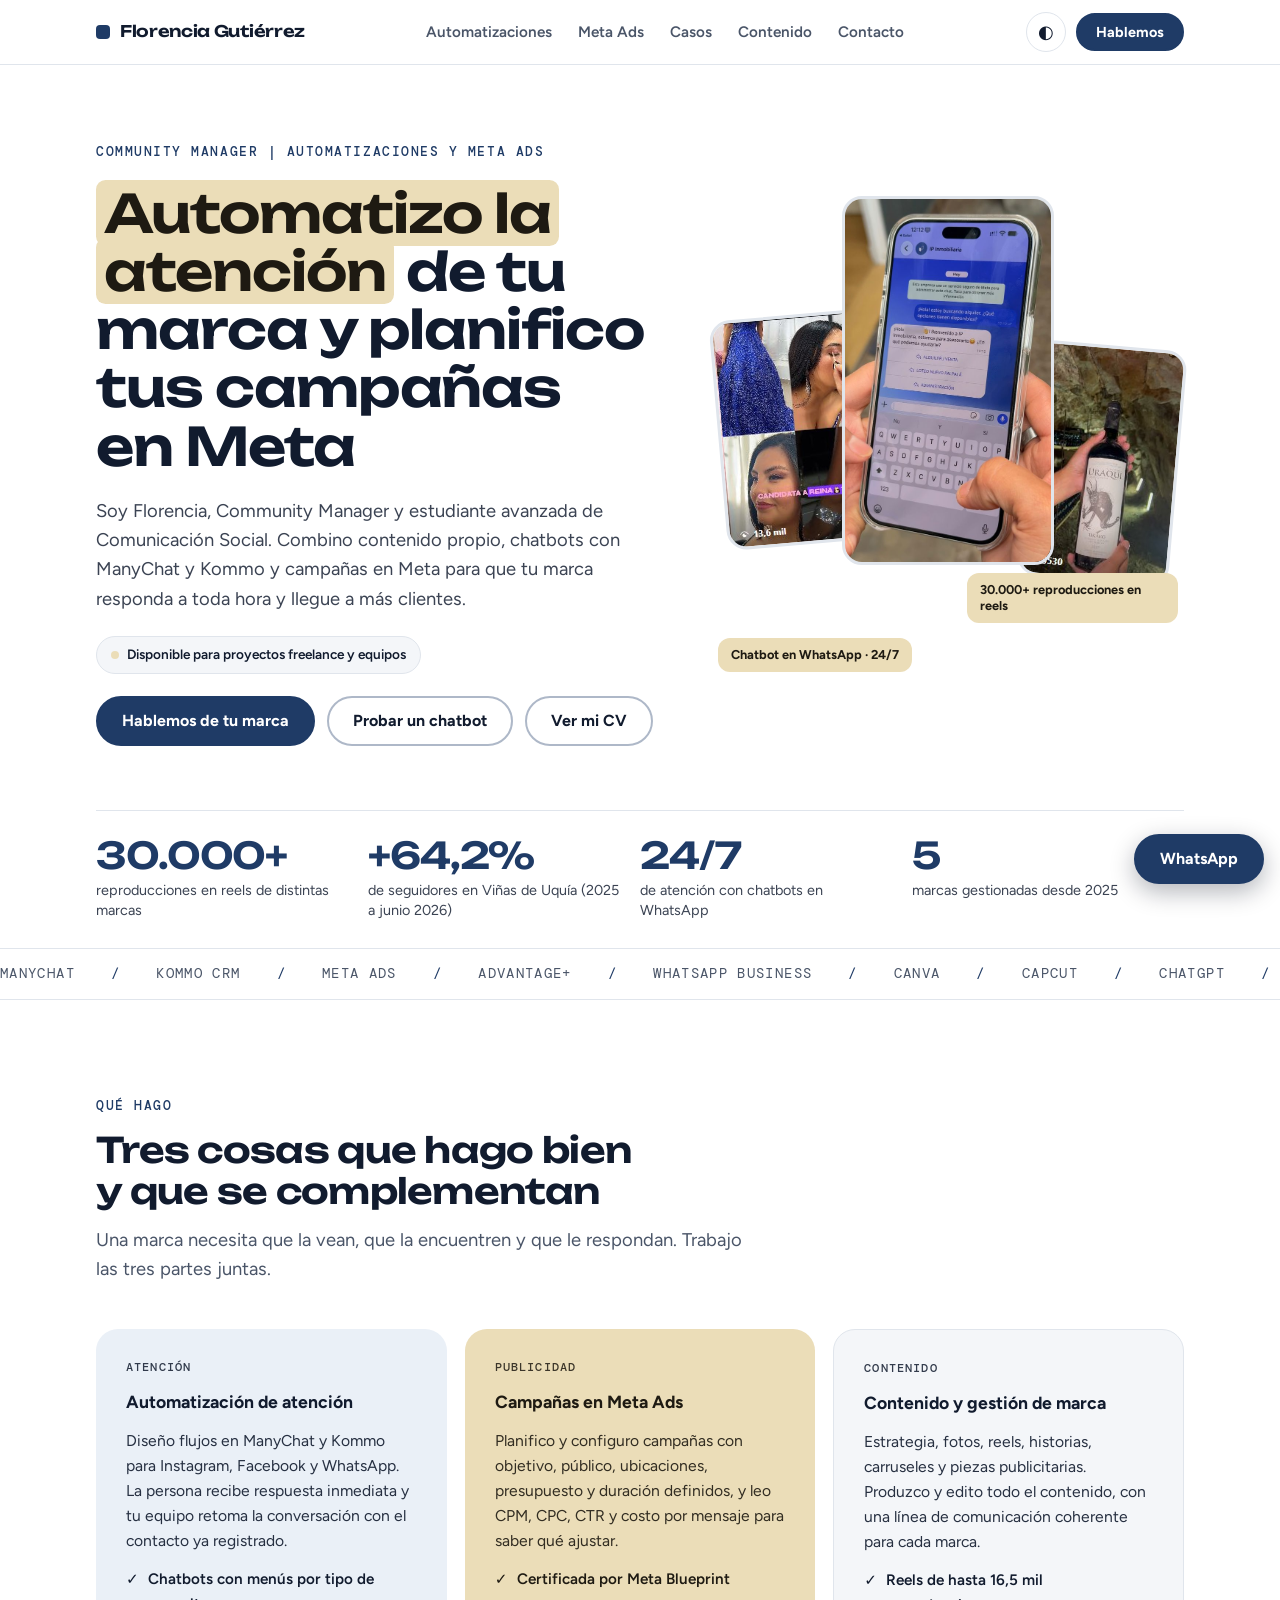
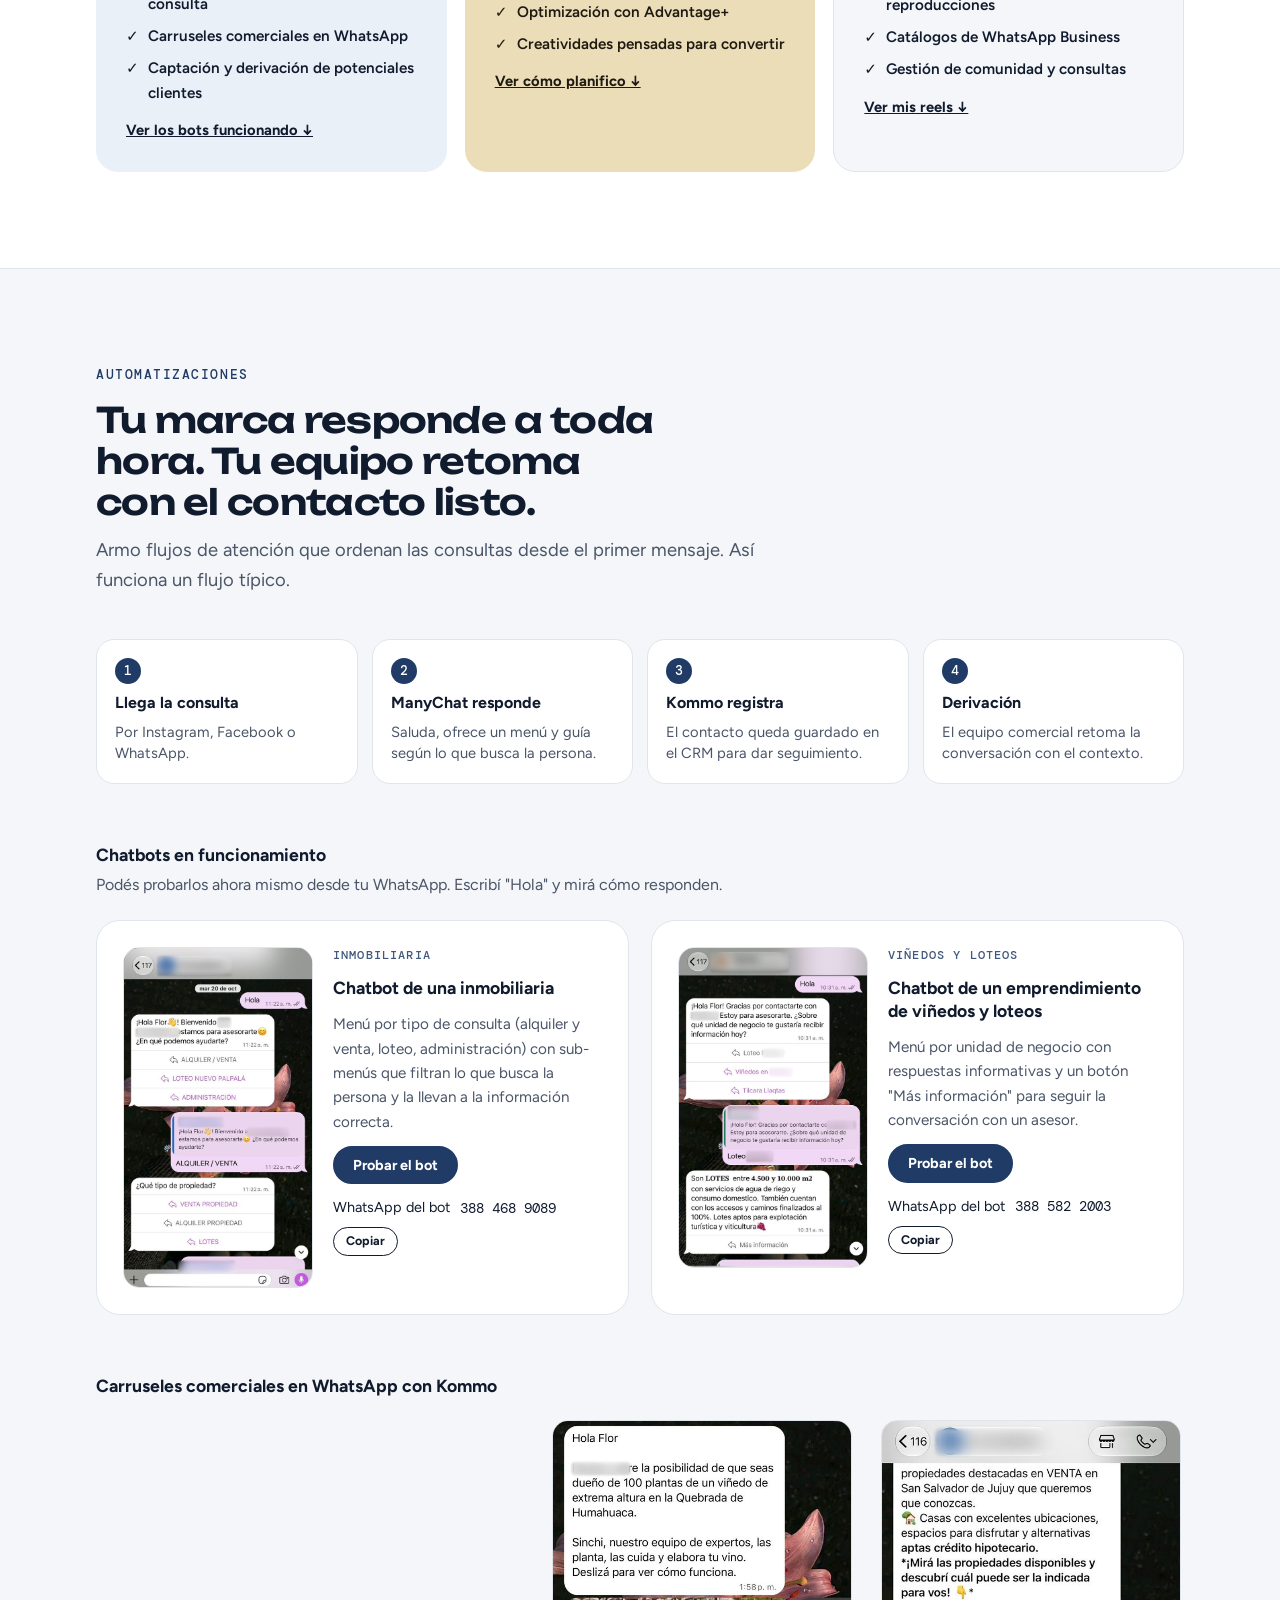
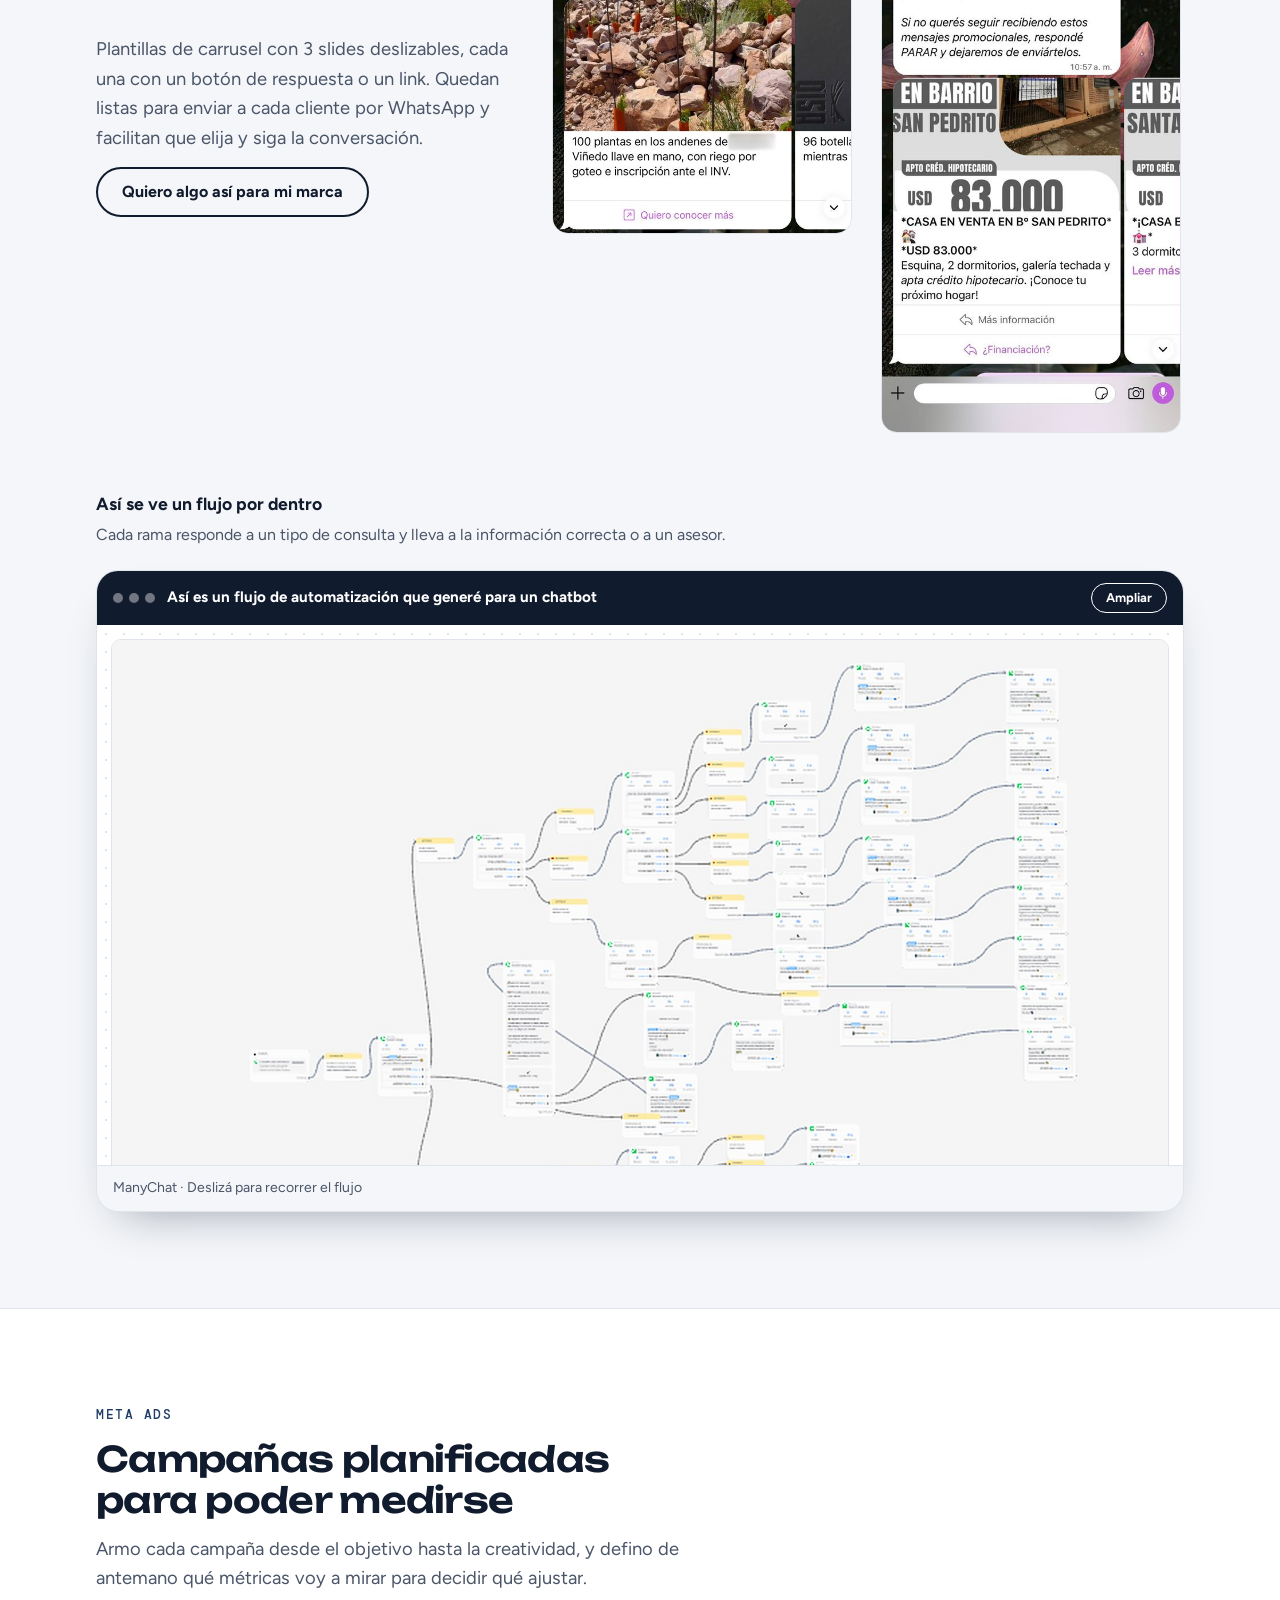
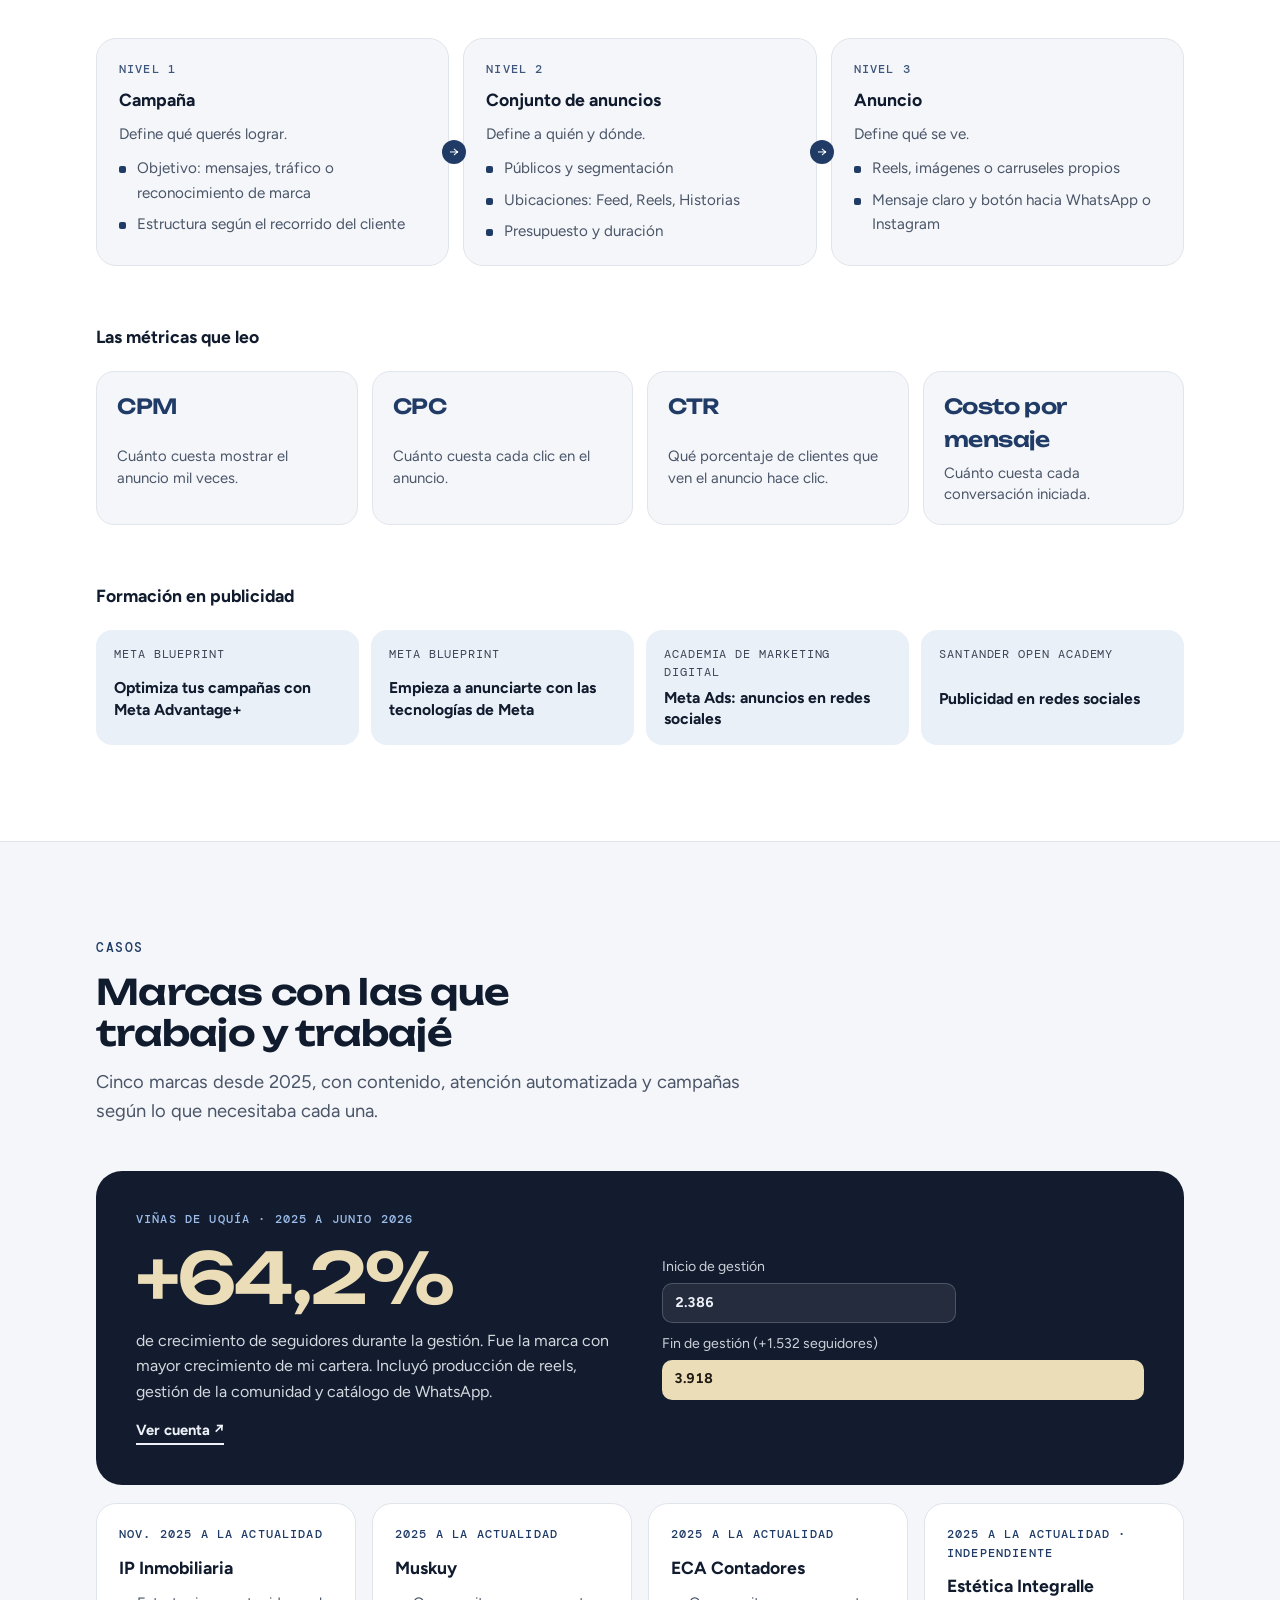
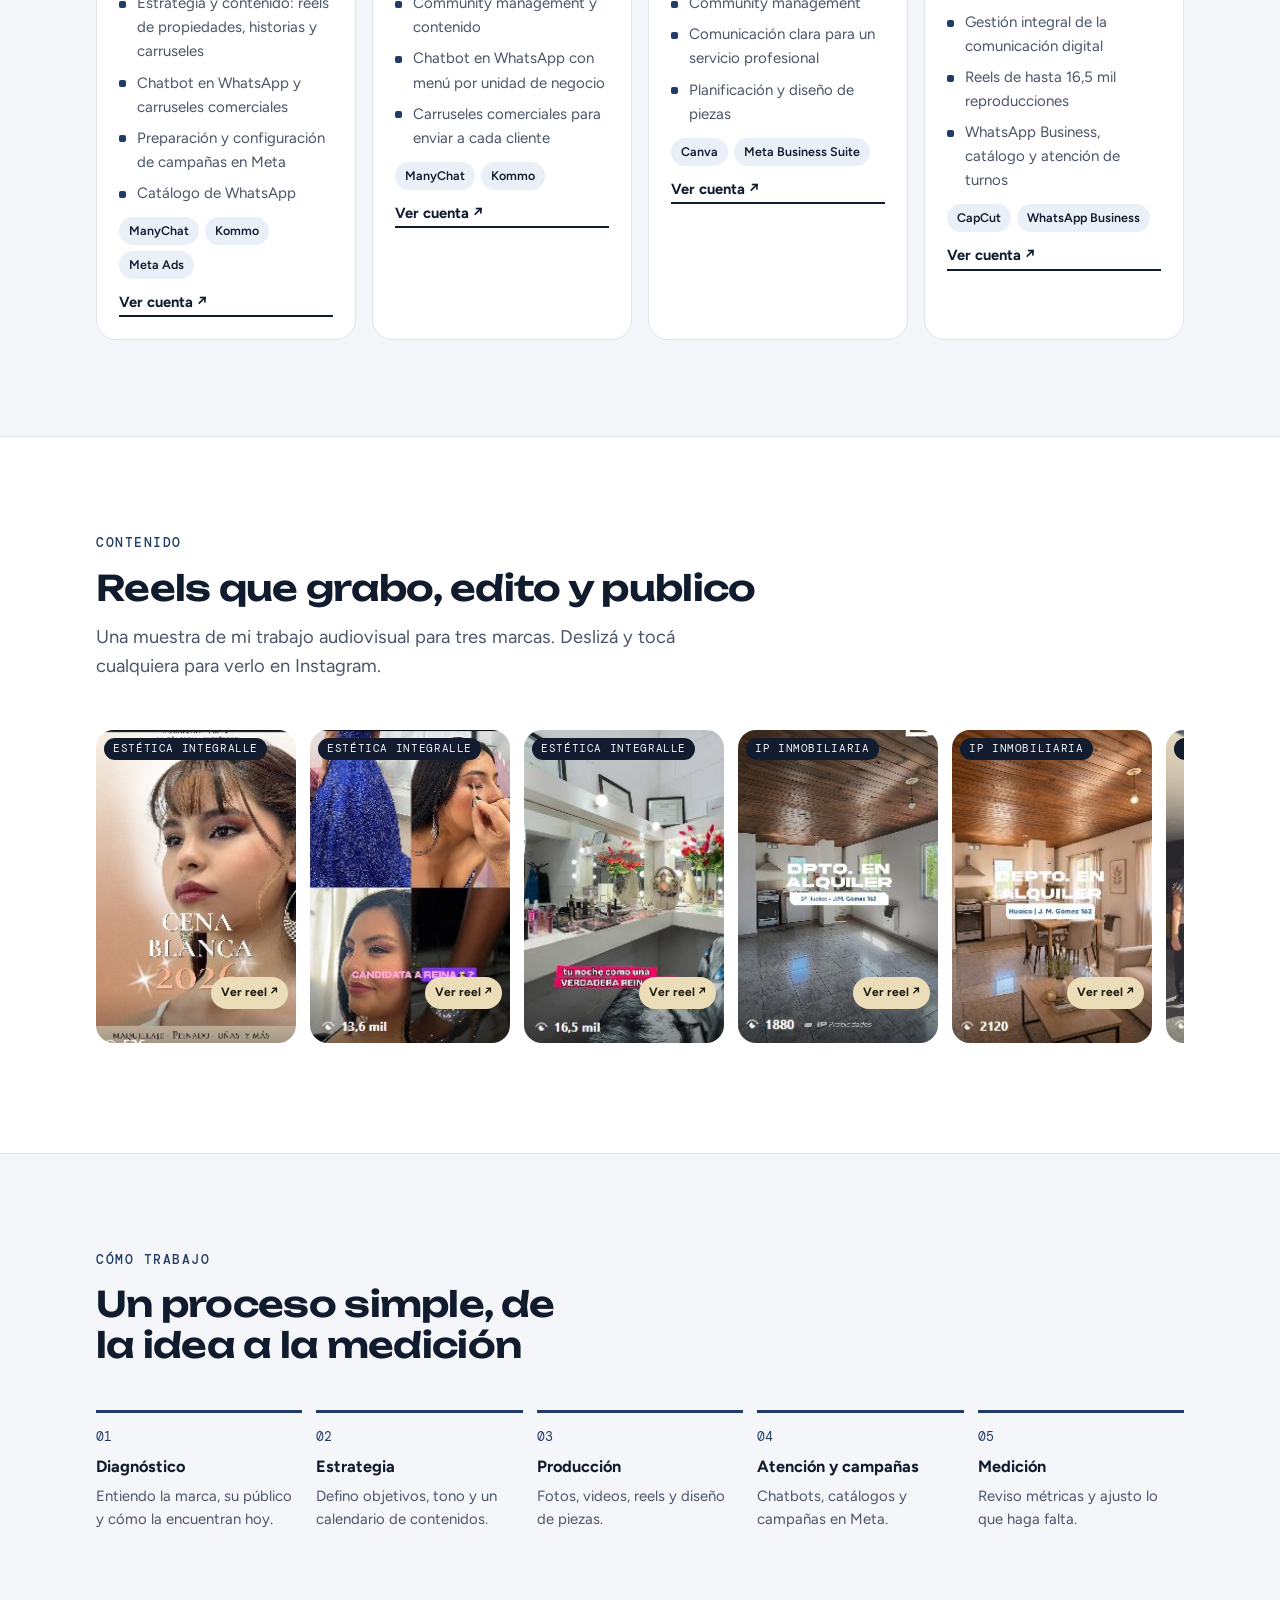
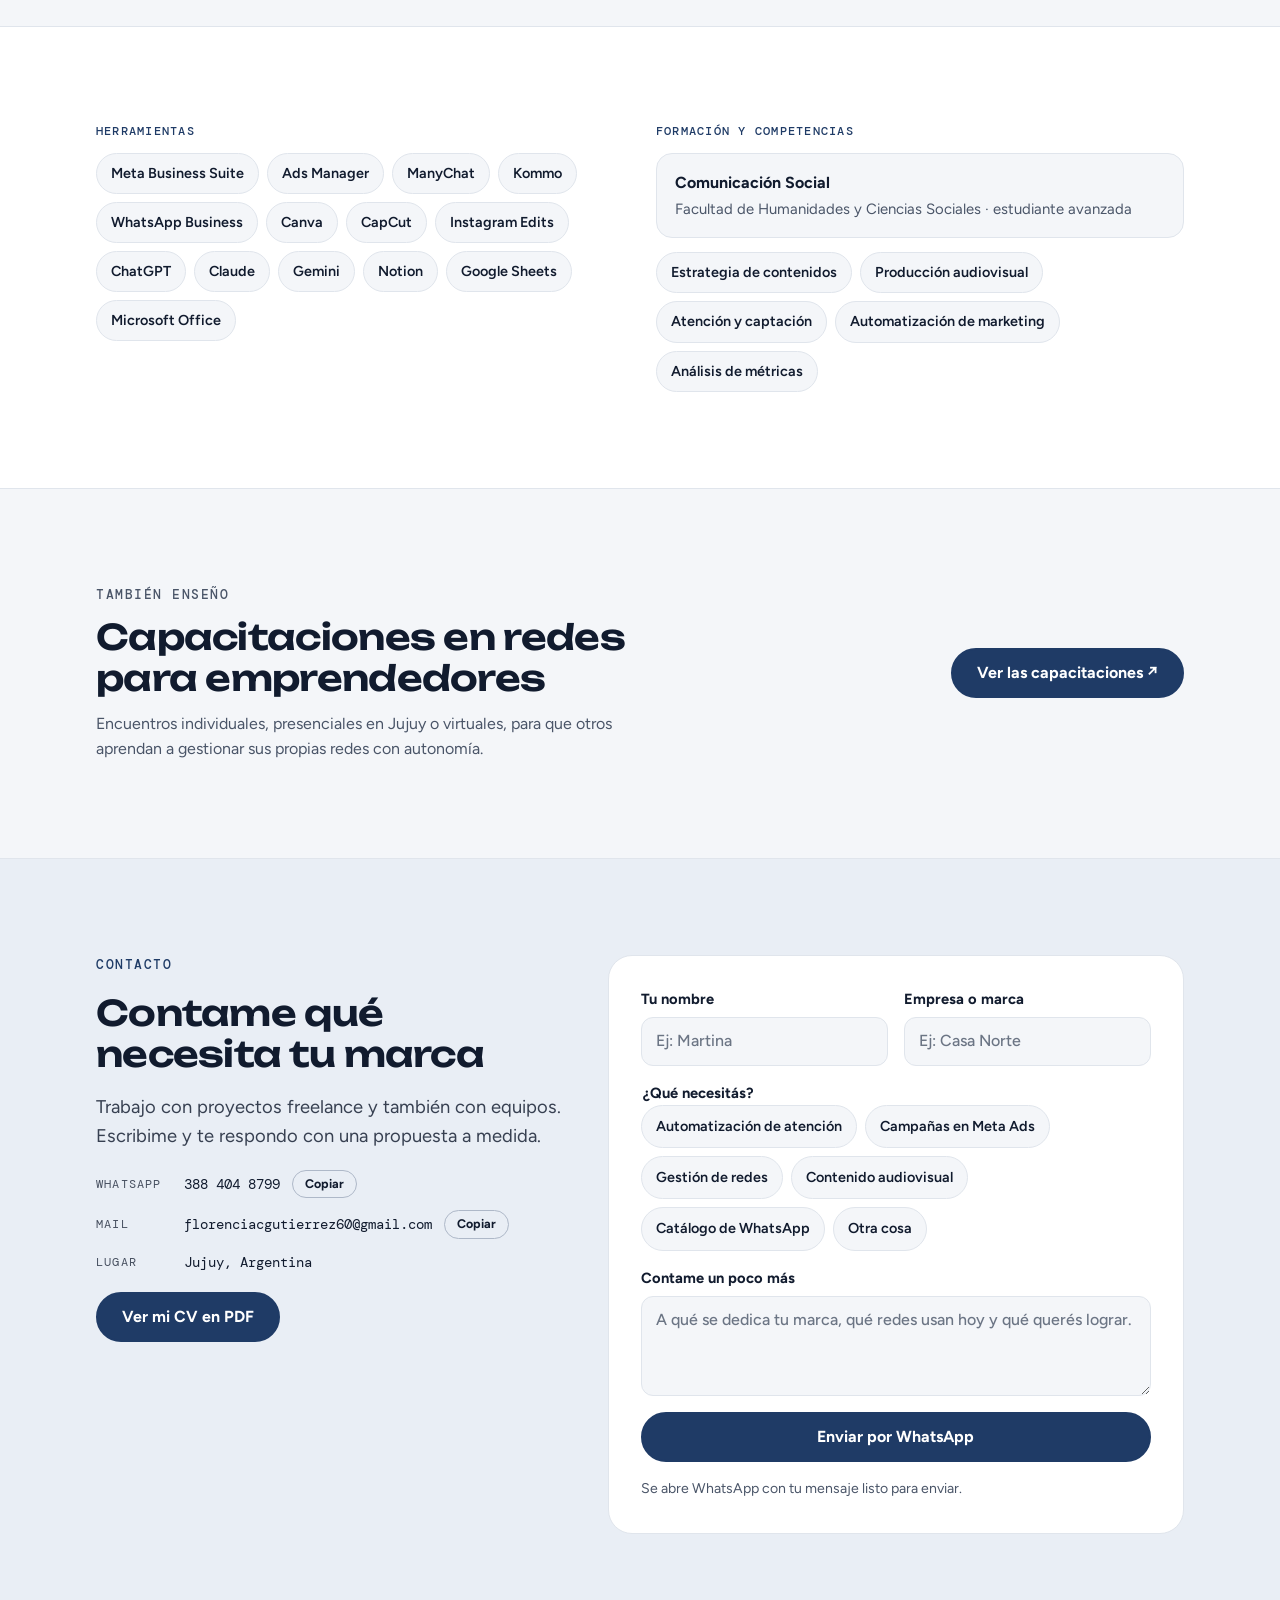
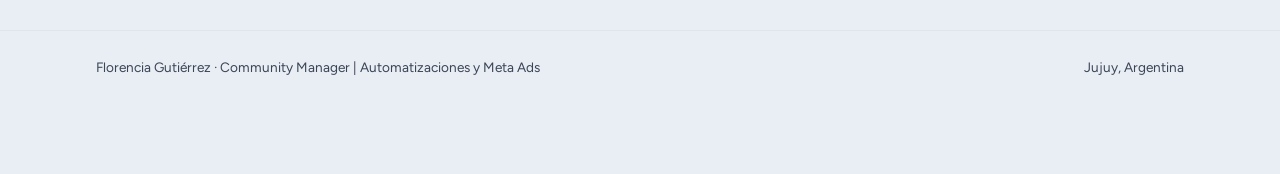
==== index.html @ 2e06d61a "Rename index (3).html to index.html" ====
<!doctype html>
<html lang="es">
<head>
<meta charset="utf-8">
<meta name="viewport" content="width=device-width, initial-scale=1, viewport-fit=cover">
<meta name="description" content="Portfolio de Florencia Gutiérrez, Community Manager especializada en automatizaciones y campañas en Meta Ads.">
<title>Portfolio Florencia Gutiérrez</title>
<link rel="preconnect" href="https://fonts.googleapis.com">
<link rel="preconnect" href="https://fonts.gstatic.com" crossorigin>
<link rel="stylesheet" href="https://fonts.googleapis.com/css2?family=Unbounded:wght@500;600&family=Figtree:wght@400;500;600;700&family=DM+Mono:wght@400;500&display=swap">
<style>
/* Layout concept: sober portfolio. White in day mode, navy at night. Hero with a collage of real work (bot chat + reels), then evidence sections: automations, Meta planning, cases, content. Deep-ink accent, sand for highlights. */
:root {
  --bg: #FFFFFF;
  --surface: #F4F6F9;
  --ink: #111B2E;
  --muted: #4A5568;
  --line: #E0E5EC;
  --accent: #1F3B66;
  --accent-ink: #FFFFFF;
  --soft: #EAF0F7;
  --soft-ink: #111B2E;
  --sand: #EBDDB8;
  --sand-ink: #1E1A12;
  --deep: #131C2E;
  --deep-ink: #EEF2F8;
  --deep-line: rgba(238, 242, 248, .2);
  --deep-soft: rgba(238, 242, 248, .08);
  --deep-accent: #9DBDEB;
  --hb: #FFFFFF;
  --hi: #111B2E;
  --hl: #E0E5EC;
  --hs: #F4F6F9;
  --ha: #1F3B66;
  --hn: #1F3B66;
  --hbd: #AEB8C8;
  --hbtn: #1F3B66;
  --hbtn-ink: #FFFFFF;
  --cb: #E9EEF5;
  --cardbg: #FFFFFF;
  --inputbg: #F4F6F9;
  --f-display: 'Unbounded', 'Arial Black', system-ui, sans-serif;
  --f-body: 'Figtree', system-ui, -apple-system, 'Segoe UI', sans-serif;
  --f-mono: 'DM Mono', ui-monospace, 'SFMono-Regular', Menlo, monospace;
}
@media (prefers-color-scheme: dark) {
  :root:not([data-theme="light"]) {
    --bg: #0B1426; --surface: #101C35; --ink: #EAF0F9; --muted: #9FB0CC; --line: #223253;
    --accent: #8FB4E8; --accent-ink: #0B1426; --soft: #16264A; --soft-ink: #DCE8F8;
    --sand: #D8CBA8; --sand-ink: #1B1710; --deep: #0F1D3A;
    --hb: #0F1D3A; --hi: #EEF2F8; --hl: rgba(238, 242, 248, .2); --hs: rgba(238, 242, 248, .08); --ha: #9DBDEB; --hn: #D8CBA8;
    --hbd: rgba(238, 242, 248, .35); --hbtn: #E8DFCC; --hbtn-ink: #1E1A12;
    --cb: #0F1D3A; --cardbg: #12203D; --inputbg: #0B1426; color-scheme: dark;
  }
}
:root[data-theme="dark"] {
  --bg: #0B1426; --surface: #101C35; --ink: #EAF0F9; --muted: #9FB0CC; --line: #223253;
  --accent: #8FB4E8; --accent-ink: #0B1426; --soft: #16264A; --soft-ink: #DCE8F8;
  --sand: #D8CBA8; --sand-ink: #1B1710; --deep: #0F1D3A;
  --hb: #0F1D3A; --hi: #EEF2F8; --hl: rgba(238, 242, 248, .2); --hs: rgba(238, 242, 248, .08); --ha: #9DBDEB; --hn: #D8CBA8;
  --hbd: rgba(238, 242, 248, .35); --hbtn: #E8DFCC; --hbtn-ink: #1E1A12;
  --cb: #0F1D3A; --cardbg: #12203D; --inputbg: #0B1426; color-scheme: dark;
}

*, *::before, *::after { box-sizing: border-box; }
html { scroll-behavior: smooth; scroll-padding-top: 84px; }
body { background: var(--bg); color: var(--ink); font-family: var(--f-body); font-size: 1rem; line-height: 1.6; -webkit-font-smoothing: antialiased; }
body::before { content: ""; position: fixed; inset: 0 0 auto; height: env(safe-area-inset-top, 0px); z-index: 10; background: var(--bg); }
a { color: inherit; }
h1, h2, h3, p, ul, ol, figure { margin: 0; }
ul, ol { padding: 0; list-style: none; }
img { display: block; max-width: 100%; height: auto; }
:focus-visible { outline: 3px solid var(--accent); outline-offset: 3px; border-radius: 6px; }

.wrap { max-width: 1120px; margin-inline: auto; padding-left: max(16px, env(safe-area-inset-left, 0px)); padding-right: max(16px, env(safe-area-inset-right, 0px)); }
.section { padding-block: clamp(56px, 8vw, 96px); }
.band { background: var(--surface); border-block: 1px solid var(--line); }

.eyebrow { font-family: var(--f-mono); font-size: .8rem; letter-spacing: .12em; text-transform: uppercase; color: var(--accent); font-weight: 500; }
h1, h2 { font-family: var(--f-display); font-weight: 600; letter-spacing: -.02em; text-wrap: balance; overflow-wrap: break-word; }
h1 { font-size: clamp(1.8rem, 5vw, 3.3rem); line-height: 1.1; }
h2 { font-size: clamp(1.4rem, 3.4vw, 2.2rem); line-height: 1.16; }
h3 { font-size: 1.1rem; line-height: 1.3; font-weight: 700; }
.lead { font-size: clamp(1.02rem, 1.5vw, 1.15rem); color: var(--muted); max-width: 60ch; }
.sec-head { display: grid; gap: 14px; margin-bottom: clamp(28px, 4vw, 44px); max-width: 66ch; }
.mark { background: var(--sand); color: var(--sand-ink); padding: 0 .16em; border-radius: .18em; -webkit-box-decoration-break: clone; box-decoration-break: clone; }
.sub-h { display: grid; gap: 6px; margin: clamp(40px, 5vw, 60px) 0 22px; max-width: 66ch; }
.sub-h p { color: var(--muted); }

.btn { display: inline-flex; align-items: center; justify-content: center; gap: 8px; font: 700 1rem/1 var(--f-body); text-decoration: none; cursor: pointer; padding: 15px 24px; border-radius: 999px; border: 2px solid var(--ink); background: transparent; color: var(--ink); transition: transform .15s ease, background .15s ease; }
.btn:hover { transform: translateY(-2px); }
.btn-primary { background: var(--accent); color: var(--accent-ink); border-color: var(--accent); }
.btn-hero { background: var(--hbtn); color: var(--hbtn-ink); border-color: var(--hbtn); }
.btn-line-hero { color: var(--hi); border-color: var(--hbd); }
.btn-line-hero:hover { background: var(--hs); }
.theme-btn { width: 40px; height: 40px; border-radius: 50%; border: 1.5px solid var(--line); background: transparent; color: var(--ink); font-size: 1.15rem; line-height: 1; cursor: pointer; display: grid; place-items: center; }
.theme-btn:hover { background: var(--surface); }
.head-actions { display: flex; align-items: center; gap: 10px; }
.btn-sm { padding: 10px 18px; font-size: .9rem; }

/* header */
.site-head { position: sticky; top: env(safe-area-inset-top, 0px); z-index: 20; background: var(--bg); border-bottom: 1px solid var(--line); }
.head-in { display: flex; align-items: center; justify-content: space-between; gap: 16px; padding-block: 12px; }
.brand { display: inline-flex; align-items: center; gap: 10px; white-space: nowrap; font-family: var(--f-display); font-weight: 600; font-size: clamp(.78rem, 3.5vw, 1rem); text-decoration: none; letter-spacing: -.02em; }
.brand::before { content: ""; width: 14px; height: 14px; border-radius: 4px; background: var(--accent); }
.nav { display: none; gap: 26px; font-size: .95rem; font-weight: 600; }
.nav a { text-decoration: none; color: var(--muted); }
.nav a:hover { color: var(--ink); }
@media (min-width: 860px) { .nav { display: flex; } }

/* hero */
.hero { background: var(--hb); color: var(--hi); overflow-x: clip; padding-block: clamp(40px, 6vw, 80px) 0; border-bottom: 1px solid var(--hl); }
.hero .eyebrow { color: var(--ha); }
.hero .lead { color: var(--hi); opacity: .82; }
.hero-grid { display: grid; gap: 40px; grid-template-columns: minmax(0, 1.1fr) minmax(0, .9fr); align-items: center; }
@media (max-width: 900px) { .hero-grid { grid-template-columns: minmax(0, 1fr); } }
.hero-copy { display: grid; gap: 22px; justify-items: start; }
.avail { display: inline-flex; align-items: center; gap: 8px; font-size: .85rem; font-weight: 600; padding: 7px 14px; border-radius: 999px; border: 1px solid var(--hl); background: var(--hs); }
.avail::before { content: ""; width: 8px; height: 8px; border-radius: 50%; background: var(--sand); }
.cta-row { display: flex; flex-wrap: wrap; gap: 12px; }
.collage { position: relative; width: min(100%, 460px); aspect-ratio: 1 / 1.08; justify-self: center; }
.collage img { position: absolute; border-radius: 20px; border: 3px solid var(--hl); background: var(--hs); object-fit: cover; }
.c-phone { width: 46%; left: 27%; top: 0; z-index: 2; }
.c-l { width: 33%; left: 0; top: 24%; transform: rotate(-5deg); }
.c-r { width: 33%; right: 0; top: 30%; transform: rotate(5deg); }
.chip-float { position: absolute; z-index: 3; background: var(--sand); color: var(--sand-ink); font-size: .8rem; font-weight: 700; line-height: 1.25; padding: 9px 13px; border-radius: 12px; max-width: 46%; }
.chip-float.a { left: 0; bottom: 4%; }
.chip-float.b { right: 0; bottom: 14%; }
.stats { margin-top: clamp(40px, 6vw, 64px); border-top: 1px solid var(--hl); display: grid; grid-template-columns: repeat(4, minmax(0, 1fr)); }
@media (max-width: 760px) { .stats { grid-template-columns: repeat(2, minmax(0, 1fr)); } }
.stat { padding: 24px 18px 28px 0; display: grid; gap: 4px; align-content: start; }
.stat b { font-family: var(--f-display); font-weight: 600; font-size: clamp(1.6rem, 3.4vw, 2.3rem); letter-spacing: -.03em; color: var(--hn); line-height: 1.1; }
.stat span { font-size: .9rem; opacity: .82; line-height: 1.4; }

/* ticker */
.ticker { overflow: hidden; background: var(--bg); border-bottom: 1px solid var(--line); }
.ticker-track { display: flex; width: max-content; animation: tick 50s linear infinite; }
.grp { display: flex; gap: 36px; padding: 14px 36px 14px 0; font-family: var(--f-mono); font-size: .85rem; text-transform: uppercase; letter-spacing: .1em; white-space: nowrap; color: var(--muted); }
.grp span::after { content: "/"; margin-left: 36px; color: var(--accent); }
@keyframes tick { to { transform: translateX(-50%); } }

/* pillars */
.pillars { display: grid; gap: 18px; grid-template-columns: repeat(auto-fit, minmax(min(100%, 300px), 1fr)); }
.pillar { border-radius: 22px; padding: clamp(22px, 3vw, 30px); display: grid; gap: 14px; align-content: start; min-width: 0; }
.pillar p { font-size: .98rem; opacity: .9; }
.pillar ul { display: grid; gap: 8px; font-size: .95rem; font-weight: 600; }
.pillar li { padding-left: 22px; position: relative; }
.pillar li::before { content: "✓"; position: absolute; left: 0; font-weight: 700; }
.pillar .more { font-weight: 700; font-size: .92rem; }
.p1 { background: var(--soft); color: var(--soft-ink); }
.p2 { background: var(--sand); color: var(--sand-ink); }
.p3 { background: var(--surface); border: 1.5px solid var(--line); }
.tag { font-family: var(--f-mono); font-size: .72rem; text-transform: uppercase; letter-spacing: .1em; font-weight: 500; opacity: .85; }

/* flow */
.flow { display: grid; gap: 14px; grid-template-columns: repeat(4, minmax(0, 1fr)); counter-reset: s; }
@media (max-width: 900px) { .flow { grid-template-columns: repeat(2, minmax(0, 1fr)); } }
@media (max-width: 520px) { .flow { grid-template-columns: minmax(0, 1fr); } }
.flow li { background: var(--bg); border: 1.5px solid var(--line); border-radius: 18px; padding: 18px; display: grid; gap: 6px; align-content: start; position: relative; counter-increment: s; }
.flow li::before { content: counter(s); font-family: var(--f-mono); font-size: .8rem; width: 26px; height: 26px; border-radius: 50%; background: var(--accent); color: var(--accent-ink); display: grid; place-items: center; font-weight: 500; }
.flow b { font-size: 1rem; }
.flow span { color: var(--muted); font-size: .92rem; line-height: 1.45; }

.bots { display: grid; gap: 22px; grid-template-columns: repeat(auto-fit, minmax(min(100%, 420px), 1fr)); }
.bot { background: var(--bg); border: 1.5px solid var(--line); border-radius: 24px; padding: clamp(18px, 2.5vw, 26px); display: grid; gap: 20px; grid-template-columns: minmax(0, 190px) minmax(0, 1fr); align-items: start; }
@media (max-width: 520px) { .bot { grid-template-columns: minmax(0, 1fr); } .bot figure { max-width: 240px; } }
.shot { border-radius: 16px; border: 1.5px solid var(--line); width: 100%; }
.bot-copy { display: grid; gap: 12px; justify-items: start; min-width: 0; }
.bot-copy p { color: var(--muted); font-size: .95rem; }
.num { display: flex; flex-wrap: wrap; align-items: center; gap: 8px 10px; font-size: .9rem; }
.num code { font-family: var(--f-mono); font-size: .88rem; }
.copy { font: 700 .78rem/1 var(--f-body); padding: 7px 12px; border-radius: 999px; border: 1.5px solid var(--ink); background: transparent; color: var(--ink); cursor: pointer; }
.pair { display: grid; gap: 22px; grid-template-columns: repeat(auto-fit, minmax(min(100%, 300px), 1fr)); align-items: start; }
.pair figure { display: grid; gap: 12px; justify-items: center; }
.pair .shot { max-width: 300px; }
.note { color: var(--muted); font-size: .95rem; max-width: 56ch; }
.kommo { display: grid; gap: 28px; grid-template-columns: minmax(0, .8fr) minmax(0, 1.2fr); align-items: center; }
@media (max-width: 860px) { .kommo { grid-template-columns: minmax(0, 1fr); } }
.kommo-copy { display: grid; gap: 14px; justify-items: start; }
.scroll-x { overflow-x: auto; border: 1.5px solid var(--line); border-radius: 18px; background: var(--surface); }
.scroll-x img { min-width: 600px; width: 100%; }

/* meta */
.struct { display: grid; gap: 14px; grid-template-columns: repeat(3, minmax(0, 1fr)); }
@media (max-width: 820px) { .struct { grid-template-columns: minmax(0, 1fr); } }
.lvl { background: var(--surface); border: 1.5px solid var(--line); border-radius: 20px; padding: 22px; display: grid; gap: 10px; align-content: start; position: relative; min-width: 0; }
.lvl:not(:last-child)::after { content: "→"; position: absolute; right: -18px; top: 50%; transform: translateY(-50%); z-index: 2; width: 24px; height: 24px; border-radius: 50%; background: var(--accent); color: var(--accent-ink); display: grid; place-items: center; font-size: .85rem; line-height: 1; }
@media (max-width: 820px) { .lvl:not(:last-child)::after { content: "↓"; right: auto; left: 50%; top: auto; bottom: -18px; transform: translateX(-50%); } }
.lvl ul { display: grid; gap: 7px; color: var(--muted); font-size: .95rem; }
.lvl li { padding-left: 18px; position: relative; }
.lvl li::before { content: ""; position: absolute; left: 0; top: .65em; width: 7px; height: 7px; border-radius: 2px; background: var(--accent); }
.metrics { display: grid; gap: 14px; grid-template-columns: repeat(auto-fit, minmax(min(100%, 230px), 1fr)); }
.metric { border: 1.5px solid var(--line); border-radius: 18px; padding: 18px 20px; background: var(--surface); display: grid; gap: 6px; }
.metric b { font-family: var(--f-display); font-weight: 600; font-size: 1.3rem; letter-spacing: -.02em; color: var(--accent); }
.metric span { color: var(--muted); font-size: .93rem; line-height: 1.45; }
.certs { display: grid; gap: 12px; grid-template-columns: repeat(auto-fit, minmax(min(100%, 260px), 1fr)); }
.cert { border-radius: 16px; background: var(--soft); color: var(--soft-ink); padding: 16px 18px; display: grid; gap: 4px; }
.cert small { font-family: var(--f-mono); font-size: .72rem; text-transform: uppercase; letter-spacing: .08em; opacity: .8; }
.cert b { font-size: .98rem; line-height: 1.35; }

/* cases */
.feat { background: var(--deep); color: var(--deep-ink); border-radius: 26px; padding: clamp(22px, 3.5vw, 40px); display: grid; gap: 28px 44px; grid-template-columns: minmax(0, 1fr) minmax(0, 1fr); align-items: center; }
@media (max-width: 820px) { .feat { grid-template-columns: minmax(0, 1fr); } }
.feat .tag { color: var(--deep-accent); opacity: 1; }
.big { font-family: var(--f-display); font-weight: 600; font-size: clamp(2.6rem, 8vw, 4.4rem); line-height: 1; letter-spacing: -.04em; color: var(--sand); }
.feat-copy { display: grid; gap: 14px; justify-items: start; }
.feat-copy p { opacity: .88; max-width: 48ch; }
.bars { display: grid; gap: 10px; }
.bar { display: grid; gap: 4px; font-size: .88rem; }
.bar span { opacity: .85; }
.bar > div { height: 40px; border-radius: 10px; width: var(--w); display: flex; align-items: center; padding-inline: 12px; font-weight: 700; font-variant-numeric: tabular-nums; }
.bar.a > div { background: var(--deep-soft); border: 1px solid var(--deep-line); color: var(--deep-ink); }
.bar.b > div { background: var(--sand); color: var(--sand-ink); }
.link { font-weight: 700; font-size: .92rem; text-decoration: none; border-bottom: 2px solid currentColor; padding-bottom: 1px; }
.cases { margin-top: 18px; display: grid; gap: 16px; grid-template-columns: repeat(auto-fit, minmax(min(100%, 250px), 1fr)); }
.case { background: var(--bg); border: 1.5px solid var(--line); border-radius: 20px; padding: 22px; display: grid; gap: 12px; align-content: start; min-width: 0; }
.case ul { display: grid; gap: 7px; color: var(--muted); font-size: .94rem; }
.case li { padding-left: 18px; position: relative; }
.case li::before { content: ""; position: absolute; left: 0; top: .65em; width: 7px; height: 7px; border-radius: 2px; background: var(--accent); }
.case .tag { color: var(--accent); opacity: 1; }
.tools { display: flex; flex-wrap: wrap; gap: 6px; }
.tool { font-size: .78rem; font-weight: 600; padding: 4px 10px; border-radius: 999px; background: var(--soft); color: var(--soft-ink); }

/* reels */
.reels { display: flex; gap: 14px; overflow-x: auto; scroll-snap-type: x mandatory; padding-block: 4px 14px; -webkit-overflow-scrolling: touch; }
.reel { flex: 0 0 200px; position: relative; border-radius: 18px; overflow: hidden; scroll-snap-align: start; text-decoration: none; aspect-ratio: 200 / 313; background: var(--deep); transition: transform .15s ease; }
.reel:hover { transform: translateY(-4px); }
.reel img { width: 100%; height: 100%; object-fit: cover; }
.reel .r-brand { position: absolute; left: 8px; top: 8px; background: var(--deep); color: var(--deep-ink); font-family: var(--f-mono); font-size: .66rem; text-transform: uppercase; letter-spacing: .06em; padding: 5px 9px; border-radius: 999px; line-height: 1.2; }
.reel .r-go { position: absolute; right: 8px; bottom: 34px; background: var(--sand); color: var(--sand-ink); font-size: .75rem; font-weight: 700; padding: 6px 10px; border-radius: 999px; }

/* process */
.steps { display: grid; gap: 14px; grid-template-columns: repeat(5, minmax(0, 1fr)); counter-reset: p; }
@media (max-width: 960px) { .steps { grid-template-columns: repeat(2, minmax(0, 1fr)); } }
@media (max-width: 520px) { .steps { grid-template-columns: minmax(0, 1fr); } }
.steps li { border-top: 3px solid var(--accent); padding-top: 14px; display: grid; gap: 6px; align-content: start; counter-increment: p; }
.steps li::before { content: "0" counter(p); font-family: var(--f-mono); font-size: .8rem; color: var(--accent); }
.steps b { font-size: 1.02rem; }
.steps span { color: var(--muted); font-size: .93rem; line-height: 1.5; }

/* stack */
.two { display: grid; gap: 32px; grid-template-columns: minmax(0, 1fr) minmax(0, 1fr); }
@media (max-width: 820px) { .two { grid-template-columns: minmax(0, 1fr); } }
.col { display: grid; gap: 14px; align-content: start; }
.col h3 { font-family: var(--f-mono); font-size: .78rem; text-transform: uppercase; letter-spacing: .1em; color: var(--accent); font-weight: 500; }
.chips { display: flex; flex-wrap: wrap; gap: 8px; }
.chip { font-size: .9rem; font-weight: 600; padding: 8px 14px; border-radius: 999px; border: 1.5px solid var(--line); background: var(--surface); }
.edu { border: 1.5px solid var(--line); border-radius: 16px; padding: 16px 18px; background: var(--surface); display: grid; gap: 2px; }
.edu span { color: var(--muted); font-size: .93rem; }

/* training band */
.train { display: grid; gap: 20px 40px; grid-template-columns: minmax(0, 1fr) auto; align-items: center; }
@media (max-width: 760px) { .train { grid-template-columns: minmax(0, 1fr); } }
.train p { color: var(--muted); max-width: 58ch; }

/* contact */
.closing { background: var(--cb); color: var(--hi); }
.closing .eyebrow { color: var(--ha); }
.contact-grid { display: grid; gap: 40px; grid-template-columns: minmax(0, .9fr) minmax(0, 1.1fr); align-items: start; }
@media (max-width: 880px) { .contact-grid { grid-template-columns: minmax(0, 1fr); } }
.c-copy { display: grid; gap: 18px; justify-items: start; }
.c-copy .lead { color: var(--hi); opacity: .82; }
.c-list { display: grid; gap: 12px; width: 100%; }
.c-item { display: flex; flex-wrap: wrap; align-items: center; gap: 6px 12px; font-size: .95rem; }
.c-item span { font-family: var(--f-mono); font-size: .75rem; text-transform: uppercase; letter-spacing: .1em; opacity: .75; min-width: 76px; }
.c-item code { font-family: var(--f-mono); font-size: .9rem; overflow-wrap: anywhere; }
.closing .copy { color: var(--hi); border-color: var(--hbd); }
form.card { background: var(--cardbg); color: var(--ink); border: 1.5px solid var(--hl); border-radius: 24px; padding: clamp(20px, 3vw, 32px); display: grid; gap: 16px; }
.row2 { display: grid; gap: 16px; grid-template-columns: repeat(auto-fit, minmax(min(100%, 200px), 1fr)); }
label, legend { font-weight: 700; font-size: .92rem; }
.field { display: grid; gap: 6px; min-width: 0; }
input[type="text"], textarea { width: 100%; font: 500 1rem/1.4 var(--f-body); color: var(--ink); background: var(--inputbg); border: 1.5px solid var(--line); border-radius: 12px; padding: 12px 14px; }
textarea { min-height: 100px; resize: vertical; }
input::placeholder, textarea::placeholder { color: var(--muted); opacity: .8; }
fieldset { border: 0; padding: 0; margin: 0; display: grid; gap: 10px; min-width: 0; }
.opts { display: flex; flex-wrap: wrap; gap: 8px; }
.opt { position: relative; }
.opt input { position: absolute; opacity: 0; inset: 0; cursor: pointer; }
.opt span { display: inline-block; padding: 9px 14px; border-radius: 999px; border: 1.5px solid var(--line); background: var(--inputbg); font-size: .9rem; font-weight: 600; }
.opt input:checked + span { background: var(--accent); color: var(--accent-ink); border-color: var(--accent); }
.opt input:focus-visible + span { outline: 3px solid var(--accent); outline-offset: 2px; }
.send-note { font-size: .88rem; color: var(--muted); }
.card .copy { color: var(--ink); border-color: var(--ink); }

.site-foot { padding-block: 26px calc(96px + env(safe-area-inset-bottom, 0px)); background: var(--cb); color: var(--hi); font-size: .85rem; border-top: 1px solid var(--hl); }
.site-foot .wrap { display: flex; flex-wrap: wrap; gap: 6px 24px; justify-content: space-between; }
.site-foot span { opacity: .8; }
.fab { position: fixed; z-index: 30; right: calc(16px + env(safe-area-inset-right, 0px)); bottom: calc(16px + env(safe-area-inset-bottom, 0px)); box-shadow: 0 8px 24px rgba(8, 14, 30, .3); }

/* flow frame */
.ff { border-radius: 22px; border: 1.5px solid var(--line); background: var(--surface); overflow: hidden; box-shadow: 0 22px 44px -26px rgba(15, 27, 51, .45); }
.ff-bar { display: flex; align-items: center; gap: 12px; padding: 12px 16px; background: var(--ink); color: var(--bg); }
.ff-dots { display: flex; gap: 6px; flex: none; }
.ff-dots i { width: 10px; height: 10px; border-radius: 50%; background: currentColor; opacity: .4; }
.ff-title { flex: 1; min-width: 0; font-weight: 700; font-size: .95rem; line-height: 1.3; }
.ff-btn { flex: none; font: 700 .8rem/1 var(--f-body); padding: 8px 14px; border-radius: 999px; border: 1.5px solid currentColor; background: transparent; color: inherit; cursor: pointer; }
.ff-canvas { overflow: auto; max-height: 540px; background-color: var(--bg); background-image: radial-gradient(var(--line) 1.2px, transparent 1.4px); background-size: 18px 18px; padding: 14px; }
.ff-canvas img { min-width: 720px; width: 100%; border-radius: 10px; border: 1px solid var(--line); background: #fff; }
.ff.big .ff-canvas img { min-width: 1500px; }
.ff-foot { padding: 11px 16px; border-top: 1px solid var(--line); color: var(--muted); font-size: .88rem; }

@media (prefers-reduced-motion: reduce) {
  html { scroll-behavior: auto; }
  .btn, .reel { transition: none; }
  .ticker-track { animation: none; width: auto; flex-wrap: wrap; justify-content: center; }
  .ticker-track .grp[aria-hidden="true"] { display: none; }
  .grp { flex-wrap: wrap; justify-content: center; white-space: normal; padding-right: 0; }
}
</style>
<style>
html { -webkit-text-size-adjust: 100%; text-size-adjust: 100%; color-scheme: light; }
body { margin: 0; }
[hidden] { display: none !important; }
</style>
</head>
<body>

<header class="site-head">
  <div class="wrap head-in">
    <a class="brand" href="#inicio">Florencia Gutiérrez</a>
    <nav class="nav" aria-label="Secciones">
      <a href="#automatizacion">Automatizaciones</a>
      <a href="#meta">Meta Ads</a>
      <a href="#casos">Casos</a>
      <a href="#contenido">Contenido</a>
      <a href="#contacto">Contacto</a>
    </nav>
    <div class="head-actions"><button type="button" class="theme-btn" id="theme-btn" aria-label="Cambiar entre modo día y modo noche">◐</button><a class="btn btn-primary btn-sm wa" data-msg="Hola Florencia, vi tu portfolio y quiero hablar de un proyecto" href="https://wa.me/5493884048799" target="_blank" rel="noopener">Hablemos</a></div>
  </div>
</header>

<main id="inicio">
  <section class="hero">
    <div class="wrap">
      <div class="hero-grid">
        <div class="hero-copy">
          <p class="eyebrow">Community Manager | Automatizaciones y Meta Ads</p>
          <h1><span class="mark">Automatizo la atención</span> de tu marca y planifico tus campañas en Meta</h1>
          <p class="lead">Soy Florencia, Community Manager y estudiante avanzada de Comunicación Social. Combino contenido propio, chatbots con ManyChat y Kommo y campañas en Meta para que tu marca responda a toda hora y llegue a más clientes.</p>
          <span class="avail">Disponible para proyectos freelance y equipos</span>
          <div class="cta-row">
            <a class="btn btn-hero wa" data-msg="Hola Florencia, vi tu portfolio y quiero hablar de un proyecto" href="https://wa.me/5493884048799" target="_blank" rel="noopener">Hablemos de tu marca</a>
            <a class="btn btn-line-hero" href="#automatizacion">Probar un chatbot</a>
            <a class="btn btn-line-hero" href="CV-Florencia-Gutierrez.pdf" target="_blank" rel="noopener">Ver mi CV</a>
          </div>
        </div>
        <div class="collage">
          <img class="c-l" src="[data-uri]" alt="Reel de maquillaje editado para Estética Integralle" width="205" height="313">
          <img class="c-r" src="[data-uri]" alt="Reel editado para Viñas de Uquía" width="200" height="313">
          <img class="c-phone" src="[data-uri]" alt="Chatbot de WhatsApp funcionando en un celular, con menú de opciones" width="560" height="989">
          <span class="chip-float a">Chatbot en WhatsApp · 24/7</span>
          <span class="chip-float b">30.000+ reproducciones en reels</span>
        </div>
      </div>
      <ul class="stats" aria-label="Resultados">
        <li class="stat"><b>30.000+</b><span>reproducciones en reels de distintas marcas</span></li>
        <li class="stat"><b>+64,2%</b><span>de seguidores en Viñas de Uquía (2025 a junio 2026)</span></li>
        <li class="stat"><b>24/7</b><span>de atención con chatbots en WhatsApp</span></li>
        <li class="stat"><b>5</b><span>marcas gestionadas desde 2025</span></li>
      </ul>
    </div>
  </section>

  <div class="ticker" aria-hidden="true">
    <div class="ticker-track">
      <div class="grp"><span>ManyChat</span><span>Kommo CRM</span><span>Meta Ads</span><span>Advantage+</span><span>WhatsApp Business</span><span>Canva</span><span>CapCut</span><span>ChatGPT</span><span>Claude</span><span>Gemini</span><span>Notion</span></div>
      <div class="grp" aria-hidden="true"><span>ManyChat</span><span>Kommo CRM</span><span>Meta Ads</span><span>Advantage+</span><span>WhatsApp Business</span><span>Canva</span><span>CapCut</span><span>ChatGPT</span><span>Claude</span><span>Gemini</span><span>Notion</span></div>
    </div>
  </div>

  <section class="section" id="especialidades">
    <div class="wrap">
      <div class="sec-head">
        <p class="eyebrow">Qué hago</p>
        <h2>Tres cosas que hago bien y que se complementan</h2>
        <p class="lead">Una marca necesita que la vean, que la encuentren y que le respondan. Trabajo las tres partes juntas.</p>
      </div>
      <div class="pillars">
        <article class="pillar p1">
          <span class="tag">Atención</span>
          <h3>Automatización de atención</h3>
          <p>Diseño flujos en ManyChat y Kommo para Instagram, Facebook y WhatsApp. La persona recibe respuesta inmediata y tu equipo retoma la conversación con el contacto ya registrado.</p>
          <ul><li>Chatbots con menús por tipo de consulta</li><li>Carruseles comerciales en WhatsApp</li><li>Captación y derivación de potenciales clientes</li></ul>
          <a class="more" href="#automatizacion">Ver los bots funcionando ↓</a>
        </article>
        <article class="pillar p2">
          <span class="tag">Publicidad</span>
          <h3>Campañas en Meta Ads</h3>
          <p>Planifico y configuro campañas con objetivo, público, ubicaciones, presupuesto y duración definidos, y leo CPM, CPC, CTR y costo por mensaje para saber qué ajustar.</p>
          <ul><li>Certificada por Meta Blueprint</li><li>Optimización con Advantage+</li><li>Creatividades pensadas para convertir</li></ul>
          <a class="more" href="#meta">Ver cómo planifico ↓</a>
        </article>
        <article class="pillar p3">
          <span class="tag">Contenido</span>
          <h3>Contenido y gestión de marca</h3>
          <p>Estrategia, fotos, reels, historias, carruseles y piezas publicitarias. Produzco y edito todo el contenido, con una línea de comunicación coherente para cada marca.</p>
          <ul><li>Reels de hasta 16,5 mil reproducciones</li><li>Catálogos de WhatsApp Business</li><li>Gestión de comunidad y consultas</li></ul>
          <a class="more" href="#contenido">Ver mis reels ↓</a>
        </article>
      </div>
    </div>
  </section>

  <section class="section band" id="automatizacion">
    <div class="wrap">
      <div class="sec-head">
        <p class="eyebrow">Automatizaciones</p>
        <h2>Tu marca responde a toda hora. Tu equipo retoma con el contacto listo.</h2>
        <p class="lead">Armo flujos de atención que ordenan las consultas desde el primer mensaje. Así funciona un flujo típico.</p>
      </div>
      <ol class="flow" aria-label="Pasos de un flujo de atención">
        <li><b>Llega la consulta</b><span>Por Instagram, Facebook o WhatsApp.</span></li>
        <li><b>ManyChat responde</b><span>Saluda, ofrece un menú y guía según lo que busca la persona.</span></li>
        <li><b>Kommo registra</b><span>El contacto queda guardado en el CRM para dar seguimiento.</span></li>
        <li><b>Derivación</b><span>El equipo comercial retoma la conversación con el contexto.</span></li>
      </ol>

      <div class="sub-h">
        <h3>Chatbots en funcionamiento</h3>
        <p>Podés probarlos ahora mismo desde tu WhatsApp. Escribí "Hola" y mirá cómo responden.</p>
      </div>
      <div class="bots">
        <article class="bot">
          <figure>
            <img class="shot" src="[data-uri]" alt="Captura de un chatbot de inmobiliaria en WhatsApp con menú de alquiler, venta, loteo y administración" width="560" height="1009">
          </figure>
          <div class="bot-copy">
            <span class="tag" style="color:var(--accent)">Inmobiliaria</span>
            <h3>Chatbot de una inmobiliaria</h3>
            <p>Menú por tipo de consulta (alquiler y venta, loteo, administración) con sub-menús que filtran lo que busca la persona y la llevan a la información correcta.</p>
            <a class="btn btn-primary btn-sm" href="https://wa.me/5493884689089?text=Hola" target="_blank" rel="noopener">Probar el bot</a>
            <div class="num"><span>WhatsApp del bot</span><code id="bot1">388 468 9089</code><button type="button" class="copy" data-copy="3884689089" data-target="bot1">Copiar</button></div>
          </div>
        </article>
        <article class="bot">
          <figure>
            <img class="shot" src="[data-uri]" alt="Captura de un chatbot de emprendimiento de viñedos y loteos en WhatsApp con menú por unidad de negocio" width="560" height="950">
          </figure>
          <div class="bot-copy">
            <span class="tag" style="color:var(--accent)">Viñedos y loteos</span>
            <h3>Chatbot de un emprendimiento de viñedos y loteos</h3>
            <p>Menú por unidad de negocio con respuestas informativas y un botón "Más información" para seguir la conversación con un asesor.</p>
            <a class="btn btn-primary btn-sm" href="https://wa.me/5493885822003?text=Hola" target="_blank" rel="noopener">Probar el bot</a>
            <div class="num"><span>WhatsApp del bot</span><code id="bot2">388 582 2003</code><button type="button" class="copy" data-copy="3885822003" data-target="bot2">Copiar</button></div>
          </div>
        </article>
      </div>

      <div class="sub-h">
        <h3>Carruseles comerciales en WhatsApp con Kommo</h3>
      </div>
      <div class="kommo">
        <div class="kommo-copy">
          <p class="lead">Plantillas de carrusel con 3 slides deslizables, cada una con un botón de respuesta o un link. Quedan listas para enviar a cada cliente por WhatsApp y facilitan que elija y siga la conversación.</p>
          <a class="btn btn-ghost wa" data-msg="Hola Florencia, quiero automatizar la atención de mi marca en WhatsApp" href="https://wa.me/5493884048799" target="_blank" rel="noopener">Quiero algo así para mi marca</a>
        </div>
        <div class="pair">
          <figure><img class="shot" src="[data-uri]" alt="Plantilla de carrusel comercial en WhatsApp con imagen, texto y botón" width="560" height="775"></figure>
          <figure><img class="shot" src="[data-uri]" alt="Plantilla de carrusel de propiedades en WhatsApp con botones de más información y financiación" width="520" height="1067"></figure>
        </div>
      </div>

      <div class="sub-h">
        <h3>Así se ve un flujo por dentro</h3>
        <p>Cada rama responde a un tipo de consulta y lleva a la información correcta o a un asesor.</p>
      </div>
      <figure class="ff" id="ff">
        <figcaption class="ff-bar">
          <span class="ff-dots" aria-hidden="true"><i></i><i></i><i></i></span>
          <span class="ff-title">Así es un flujo de automatización que generé para un chatbot</span>
          <button type="button" class="ff-btn" id="ff-btn" aria-pressed="false">Ampliar</button>
        </figcaption>
        <div class="ff-canvas" tabindex="0" aria-label="Flujo de ManyChat, desplazable">
          <img src="[data-uri]" alt="Flujo de automatización en ManyChat con ramas por tipo de consulta" width="1486" height="962">
        </div>
        <p class="ff-foot">ManyChat · Deslizá para recorrer el flujo</p>
      </figure>
    </div>
  </section>

  <section class="section" id="meta">
    <div class="wrap">
      <div class="sec-head">
        <p class="eyebrow">Meta Ads</p>
        <h2>Campañas planificadas para poder medirse</h2>
        <p class="lead">Armo cada campaña desde el objetivo hasta la creatividad, y defino de antemano qué métricas voy a mirar para decidir qué ajustar.</p>
      </div>
      <div class="struct">
        <article class="lvl">
          <span class="tag" style="color:var(--accent)">Nivel 1</span>
          <h3>Campaña</h3>
          <p style="color:var(--muted);font-size:.95rem">Define qué querés lograr.</p>
          <ul><li>Objetivo: mensajes, tráfico o reconocimiento de marca</li><li>Estructura según el recorrido del cliente</li></ul>
        </article>
        <article class="lvl">
          <span class="tag" style="color:var(--accent)">Nivel 2</span>
          <h3>Conjunto de anuncios</h3>
          <p style="color:var(--muted);font-size:.95rem">Define a quién y dónde.</p>
          <ul><li>Públicos y segmentación</li><li>Ubicaciones: Feed, Reels, Historias</li><li>Presupuesto y duración</li></ul>
        </article>
        <article class="lvl">
          <span class="tag" style="color:var(--accent)">Nivel 3</span>
          <h3>Anuncio</h3>
          <p style="color:var(--muted);font-size:.95rem">Define qué se ve.</p>
          <ul><li>Reels, imágenes o carruseles propios</li><li>Mensaje claro y botón hacia WhatsApp o Instagram</li></ul>
        </article>
      </div>

      <div class="sub-h">
        <h3>Las métricas que leo</h3>
      </div>
      <div class="metrics">
        <div class="metric"><b>CPM</b><span>Cuánto cuesta mostrar el anuncio mil veces.</span></div>
        <div class="metric"><b>CPC</b><span>Cuánto cuesta cada clic en el anuncio.</span></div>
        <div class="metric"><b>CTR</b><span>Qué porcentaje de clientes que ven el anuncio hace clic.</span></div>
        <div class="metric"><b>Costo por mensaje</b><span>Cuánto cuesta cada conversación iniciada.</span></div>
      </div>

      <div class="sub-h">
        <h3>Formación en publicidad</h3>
      </div>
      <ul class="certs">
        <li class="cert"><small>Meta Blueprint</small><b>Optimiza tus campañas con Meta Advantage+</b></li>
        <li class="cert"><small>Meta Blueprint</small><b>Empieza a anunciarte con las tecnologías de Meta</b></li>
        <li class="cert"><small>Academia de Marketing Digital</small><b>Meta Ads: anuncios en redes sociales</b></li>
        <li class="cert"><small>Santander Open Academy</small><b>Publicidad en redes sociales</b></li>
      </ul>
    </div>
  </section>

  <section class="section band" id="casos">
    <div class="wrap">
      <div class="sec-head">
        <p class="eyebrow">Casos</p>
        <h2>Marcas con las que trabajo y trabajé</h2>
        <p class="lead">Cinco marcas desde 2025, con contenido, atención automatizada y campañas según lo que necesitaba cada una.</p>
      </div>

      <article class="feat">
        <div class="feat-copy">
          <span class="tag">Viñas de Uquía · 2025 a junio 2026</span>
          <div class="big">+64,2%</div>
          <p>de crecimiento de seguidores durante la gestión. Fue la marca con mayor crecimiento de mi cartera. Incluyó producción de reels, gestión de la comunidad y catálogo de WhatsApp.</p>
          <a class="link" href="https://www.instagram.com/vinasdeuquia/" target="_blank" rel="noopener">Ver cuenta ↗</a>
        </div>
        <div class="bars" role="img" aria-label="Seguidores de Viñas de Uquía: 2.386 al inicio y 3.918 al final de la gestión">
          <div class="bar a" style="--w:60.9%"><span>Inicio de gestión</span><div>2.386</div></div>
          <div class="bar b" style="--w:100%"><span>Fin de gestión (+1.532 seguidores)</span><div>3.918</div></div>
        </div>
      </article>

      <div class="cases">
        <article class="case">
          <span class="tag">Nov. 2025 a la actualidad</span>
          <h3>IP Inmobiliaria</h3>
          <ul><li>Estrategia y contenido: reels de propiedades, historias y carruseles</li><li>Chatbot en WhatsApp y carruseles comerciales</li><li>Preparación y configuración de campañas en Meta</li><li>Catálogo de WhatsApp</li></ul>
          <div class="tools"><span class="tool">ManyChat</span><span class="tool">Kommo</span><span class="tool">Meta Ads</span></div>
          <a class="link" href="https://www.instagram.com/ipinmobiliariajujuy/" target="_blank" rel="noopener">Ver cuenta ↗</a>
        </article>
        <article class="case">
          <span class="tag">2025 a la actualidad</span>
          <h3>Muskuy</h3>
          <ul><li>Community management y contenido</li><li>Chatbot en WhatsApp con menú por unidad de negocio</li><li>Carruseles comerciales para enviar a cada cliente</li></ul>
          <div class="tools"><span class="tool">ManyChat</span><span class="tool">Kommo</span></div>
          <a class="link" href="https://www.instagram.com/muskuyok/" target="_blank" rel="noopener">Ver cuenta ↗</a>
        </article>
        <article class="case">
          <span class="tag">2025 a la actualidad</span>
          <h3>ECA Contadores</h3>
          <ul><li>Community management</li><li>Comunicación clara para un servicio profesional</li><li>Planificación y diseño de piezas</li></ul>
          <div class="tools"><span class="tool">Canva</span><span class="tool">Meta Business Suite</span></div>
          <a class="link" href="https://www.instagram.com/eca_contadores/" target="_blank" rel="noopener">Ver cuenta ↗</a>
        </article>
        <article class="case">
          <span class="tag">2025 a la actualidad · independiente</span>
          <h3>Estética Integralle</h3>
          <ul><li>Gestión integral de la comunicación digital</li><li>Reels de hasta 16,5 mil reproducciones</li><li>WhatsApp Business, catálogo y atención de turnos</li></ul>
          <div class="tools"><span class="tool">CapCut</span><span class="tool">WhatsApp Business</span></div>
          <a class="link" href="https://www.instagram.com/mariaelena.esteticaintegralle/" target="_blank" rel="noopener">Ver cuenta ↗</a>
        </article>
      </div>
    </div>
  </section>

  <section class="section" id="contenido">
    <div class="wrap">
      <div class="sec-head">
        <p class="eyebrow">Contenido</p>
        <h2>Reels que grabo, edito y publico</h2>
        <p class="lead">Una muestra de mi trabajo audiovisual para tres marcas. Deslizá y tocá cualquiera para verlo en Instagram.</p>
      </div>
      <div class="reels" tabindex="0" aria-label="Reels editados">
        <a class="reel" href="https://www.instagram.com/reel/DfLGN-CpMdk/" target="_blank" rel="noopener" aria-label="Ver reel de Estética Integralle"><img src="[data-uri]" alt="" width="196" height="309"><span class="r-brand">Estética Integralle</span><span class="r-go">Ver reel ↗</span></a>
        <a class="reel" href="https://www.instagram.com/reel/DZiXq7cpE6a/" target="_blank" rel="noopener" aria-label="Ver reel de Estética Integralle"><img src="[data-uri]" alt="" width="201" height="309"><span class="r-brand">Estética Integralle</span><span class="r-go">Ver reel ↗</span></a>
        <a class="reel" href="https://www.instagram.com/reel/DXSG198Dm6K/" target="_blank" rel="noopener" aria-label="Ver reel de Estética Integralle"><img src="[data-uri]" alt="" width="195" height="309"><span class="r-brand">Estética Integralle</span><span class="r-go">Ver reel ↗</span></a>
        <a class="reel" href="https://www.instagram.com/reel/DfXZOHgt6v5/" target="_blank" rel="noopener" aria-label="Ver reel de IP Inmobiliaria"><img src="[data-uri]" alt="" width="199" height="297"><span class="r-brand">IP Inmobiliaria</span><span class="r-go">Ver reel ↗</span></a>
        <a class="reel" href="https://www.instagram.com/reel/DfHmSCutlCF/" target="_blank" rel="noopener" aria-label="Ver reel de IP Inmobiliaria"><img src="[data-uri]" alt="" width="196" height="309"><span class="r-brand">IP Inmobiliaria</span><span class="r-go">Ver reel ↗</span></a>
        <a class="reel" href="https://www.instagram.com/reel/DezCvq1t38x/" target="_blank" rel="noopener" aria-label="Ver reel de IP Inmobiliaria"><img src="[data-uri]" alt="" width="195" height="312"><span class="r-brand">IP Inmobiliaria</span><span class="r-go">Ver reel ↗</span></a>
        <a class="reel" href="https://www.instagram.com/reel/DaNv7xEy1AY/" target="_blank" rel="noopener" aria-label="Ver reel de Viñas de Uquía"><img src="[data-uri]" alt="" width="197" height="309"><span class="r-brand">Viñas de Uquía</span><span class="r-go">Ver reel ↗</span></a>
        <a class="reel" href="https://www.instagram.com/reel/DbLqu_8yj9J/" target="_blank" rel="noopener" aria-label="Ver reel de Viñas de Uquía"><img src="[data-uri]" alt="" width="196" height="309"><span class="r-brand">Viñas de Uquía</span><span class="r-go">Ver reel ↗</span></a>
      </div>
    </div>
  </section>

  <section class="section band" id="proceso">
    <div class="wrap">
      <div class="sec-head">
        <p class="eyebrow">Cómo trabajo</p>
        <h2>Un proceso simple, de la idea a la medición</h2>
      </div>
      <ol class="steps">
        <li><b>Diagnóstico</b><span>Entiendo la marca, su público y cómo la encuentran hoy.</span></li>
        <li><b>Estrategia</b><span>Defino objetivos, tono y un calendario de contenidos.</span></li>
        <li><b>Producción</b><span>Fotos, videos, reels y diseño de piezas.</span></li>
        <li><b>Atención y campañas</b><span>Chatbots, catálogos y campañas en Meta.</span></li>
        <li><b>Medición</b><span>Reviso métricas y ajusto lo que haga falta.</span></li>
      </ol>
    </div>
  </section>

  <section class="section" id="herramientas">
    <div class="wrap two">
      <div class="col">
        <h3>Herramientas</h3>
        <ul class="chips">
          <li class="chip">Meta Business Suite</li><li class="chip">Ads Manager</li><li class="chip">ManyChat</li><li class="chip">Kommo</li><li class="chip">WhatsApp Business</li><li class="chip">Canva</li><li class="chip">CapCut</li><li class="chip">Instagram Edits</li><li class="chip">ChatGPT</li><li class="chip">Claude</li><li class="chip">Gemini</li><li class="chip">Notion</li><li class="chip">Google Sheets</li><li class="chip">Microsoft Office</li>
        </ul>
      </div>
      <div class="col">
        <h3>Formación y competencias</h3>
        <div class="edu"><b>Comunicación Social</b><span>Facultad de Humanidades y Ciencias Sociales · estudiante avanzada</span></div>
        <ul class="chips">
          <li class="chip">Estrategia de contenidos</li><li class="chip">Producción audiovisual</li><li class="chip">Atención y captación</li><li class="chip">Automatización de marketing</li><li class="chip">Análisis de métricas</li>
        </ul>
      </div>
    </div>
  </section>

  <section class="section band" id="capacitaciones">
    <div class="wrap train">
      <div style="display:grid;gap:12px">
        <p class="eyebrow">También enseño</p>
        <h2>Capacitaciones en redes para emprendedores</h2>
        <p>Encuentros individuales, presenciales en Jujuy o virtuales, para que otros aprendan a gestionar sus propias redes con autonomía.</p>
      </div>
      <a class="btn btn-primary" href="https://florenciacgutierrez60-hash.github.io/capacitacion-en-redes/" target="_blank" rel="noopener">Ver las capacitaciones ↗</a>
    </div>
  </section>

  <section class="section closing" id="contacto">
    <div class="wrap contact-grid">
      <div class="c-copy">
        <p class="eyebrow">Contacto</p>
        <h2>Contame qué necesita tu marca</h2>
        <p class="lead">Trabajo con proyectos freelance y también con equipos. Escribime y te respondo con una propuesta a medida.</p>
        <div class="c-list">
          <div class="c-item"><span>WhatsApp</span><code id="tel-a">388 404 8799</code><button type="button" class="copy" data-copy="3884048799" data-target="tel-a">Copiar</button></div>
          <div class="c-item"><span>Mail</span><code id="mail-a">florenciacgutierrez60@gmail.com</code><button type="button" class="copy" data-copy="florenciacgutierrez60@gmail.com" data-target="mail-a">Copiar</button></div>
          <div class="c-item"><span>Lugar</span><code>Jujuy, Argentina</code></div>
        </div>
        <a class="btn btn-hero" href="CV-Florencia-Gutierrez.pdf" target="_blank" rel="noopener">Ver mi CV en PDF</a>
      </div>

      <form class="card" id="brief" novalidate>
        <div class="row2">
          <div class="field"><label for="p-nombre">Tu nombre</label><input type="text" id="p-nombre" autocomplete="name" placeholder="Ej: Martina"></div>
          <div class="field"><label for="p-empresa">Empresa o marca</label><input type="text" id="p-empresa" placeholder="Ej: Casa Norte"></div>
        </div>
        <fieldset>
          <legend>¿Qué necesitás?</legend>
          <div class="opts">
            <label class="opt"><input type="checkbox" name="need" id="p-n1" value="Automatización de atención"><span>Automatización de atención</span></label>
            <label class="opt"><input type="checkbox" name="need" id="p-n2" value="Campañas en Meta Ads"><span>Campañas en Meta Ads</span></label>
            <label class="opt"><input type="checkbox" name="need" id="p-n3" value="Gestión de redes"><span>Gestión de redes</span></label>
            <label class="opt"><input type="checkbox" name="need" id="p-n4" value="Contenido audiovisual"><span>Contenido audiovisual</span></label>
            <label class="opt"><input type="checkbox" name="need" id="p-n5" value="Catálogo de WhatsApp"><span>Catálogo de WhatsApp</span></label>
            <label class="opt"><input type="checkbox" name="need" id="p-n6" value="Otra cosa"><span>Otra cosa</span></label>
          </div>
        </fieldset>
        <div class="field"><label for="p-detalle">Contame un poco más</label><textarea id="p-detalle" placeholder="A qué se dedica tu marca, qué redes usan hoy y qué querés lograr."></textarea></div>
        <a class="btn btn-primary" id="wa-send" href="https://wa.me/5493884048799" target="_blank" rel="noopener">Enviar por WhatsApp</a>
        <p class="send-note">Se abre WhatsApp con tu mensaje listo para enviar.</p>
      </form>
    </div>
  </section>
</main>

<footer class="site-foot">
  <div class="wrap">
    <span>Florencia Gutiérrez · Community Manager | Automatizaciones y Meta Ads</span>
    <span>Jujuy, Argentina</span>
  </div>
</footer>

<a class="btn btn-primary fab wa" data-msg="Hola Florencia, vi tu portfolio y quiero hablar de un proyecto" href="https://wa.me/5493884048799" target="_blank" rel="noopener">WhatsApp</a>

<script>
(function () {
  var WA = "https://wa.me/5493884048799";
  function link(msg) { return WA + "?text=" + encodeURIComponent(msg); }

  document.querySelectorAll("a.wa").forEach(function (a) {
    a.href = link(a.getAttribute("data-msg") || "Hola Florencia, vi tu portfolio y quiero hablar de un proyecto");
  });

  document.querySelectorAll("[data-copy]").forEach(function (b) {
    var label = b.textContent;
    function flash(t) { b.textContent = t; setTimeout(function () { b.textContent = label; }, 1600); }
    function fallback() {
      var el = document.getElementById(b.getAttribute("data-target"));
      try {
        if (el) { var r = document.createRange(); r.selectNodeContents(el); var s = window.getSelection(); s.removeAllRanges(); s.addRange(r); }
      } catch (e) {}
      flash("Seleccionado");
    }
    b.addEventListener("click", function () {
      try { navigator.clipboard.writeText(b.getAttribute("data-copy")).then(function () { flash("Copiado"); }, fallback); }
      catch (e) { fallback(); }
    });
  });

  var f = document.getElementById("brief");
  var out = document.getElementById("wa-send");
  function val(id) { return (document.getElementById(id).value || "").trim(); }
  function build() {
    var nombre = val("p-nombre"), emp = val("p-empresa"), det = val("p-detalle");
    var needs = [].slice.call(f.querySelectorAll("input[name=need]:checked")).map(function (c) { return c.value; });
    var m = "Hola Florencia, " + (nombre ? "soy " + nombre + ". " : "vi tu portfolio y quiero hablar de un proyecto. ");
    if (emp) m += "Mi empresa o marca es " + emp + ". ";
    if (needs.length) m += "Necesito: " + needs.join(", ") + ". ";
    if (det) m += "Más detalles: " + det;
    out.href = link(m.trim());
  }
  f.addEventListener("input", build);
  f.addEventListener("change", build);
  f.addEventListener("submit", function (e) { e.preventDefault(); });
  build();

  var ff = document.getElementById("ff"), fb = document.getElementById("ff-btn");
  fb.addEventListener("click", function () {
    var big = ff.classList.toggle("big");
    fb.textContent = big ? "Reducir" : "Ampliar";
    fb.setAttribute("aria-pressed", big ? "true" : "false");
  });

  var root = document.documentElement, tb = document.getElementById("theme-btn");
  try { var saved = localStorage.getItem("theme"); if (saved === "dark" || saved === "light") root.setAttribute("data-theme", saved); } catch (e) {}
  function current() {
    var t = root.getAttribute("data-theme");
    if (t) return t;
    return window.matchMedia && window.matchMedia("(prefers-color-scheme: dark)").matches ? "dark" : "light";
  }
  tb.addEventListener("click", function () {
    var n = current() === "dark" ? "light" : "dark";
    root.setAttribute("data-theme", n);
    try { localStorage.setItem("theme", n); } catch (e) {}
  });
})();
</script>

</body>
</html>
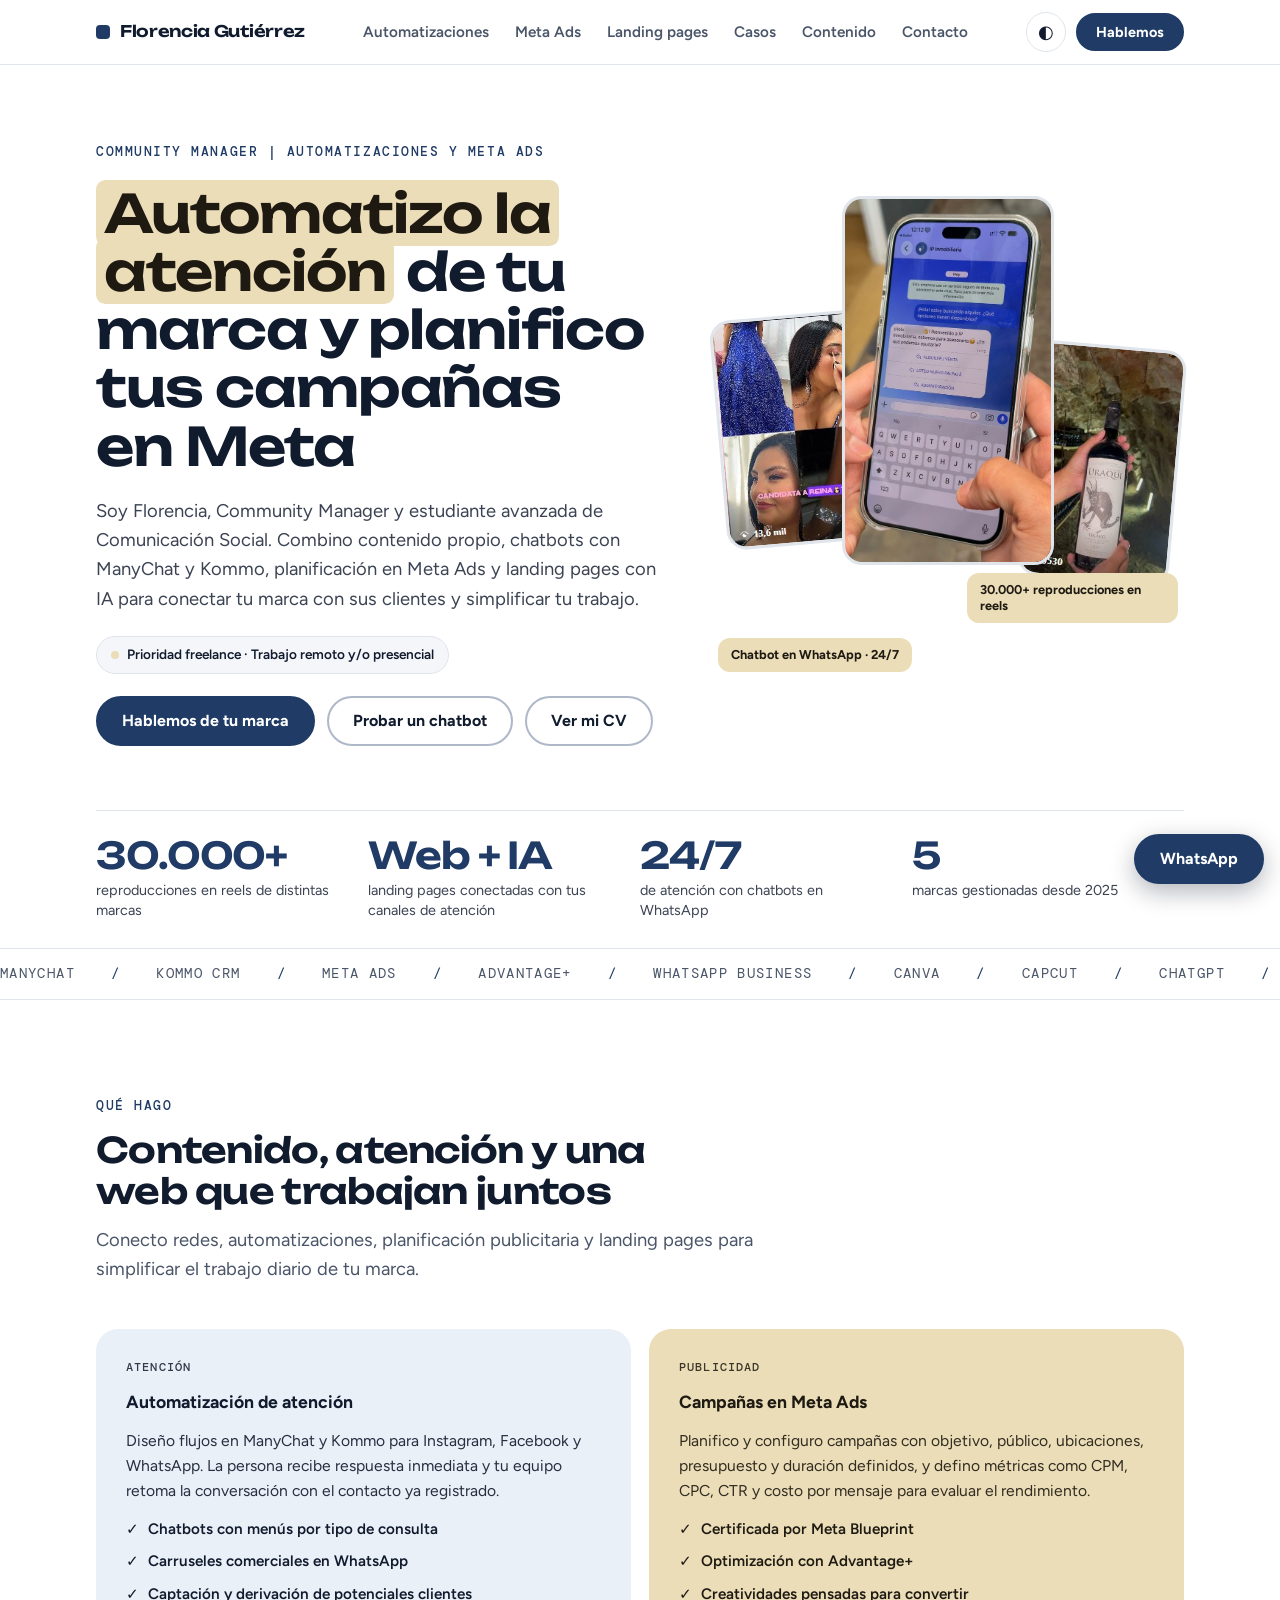
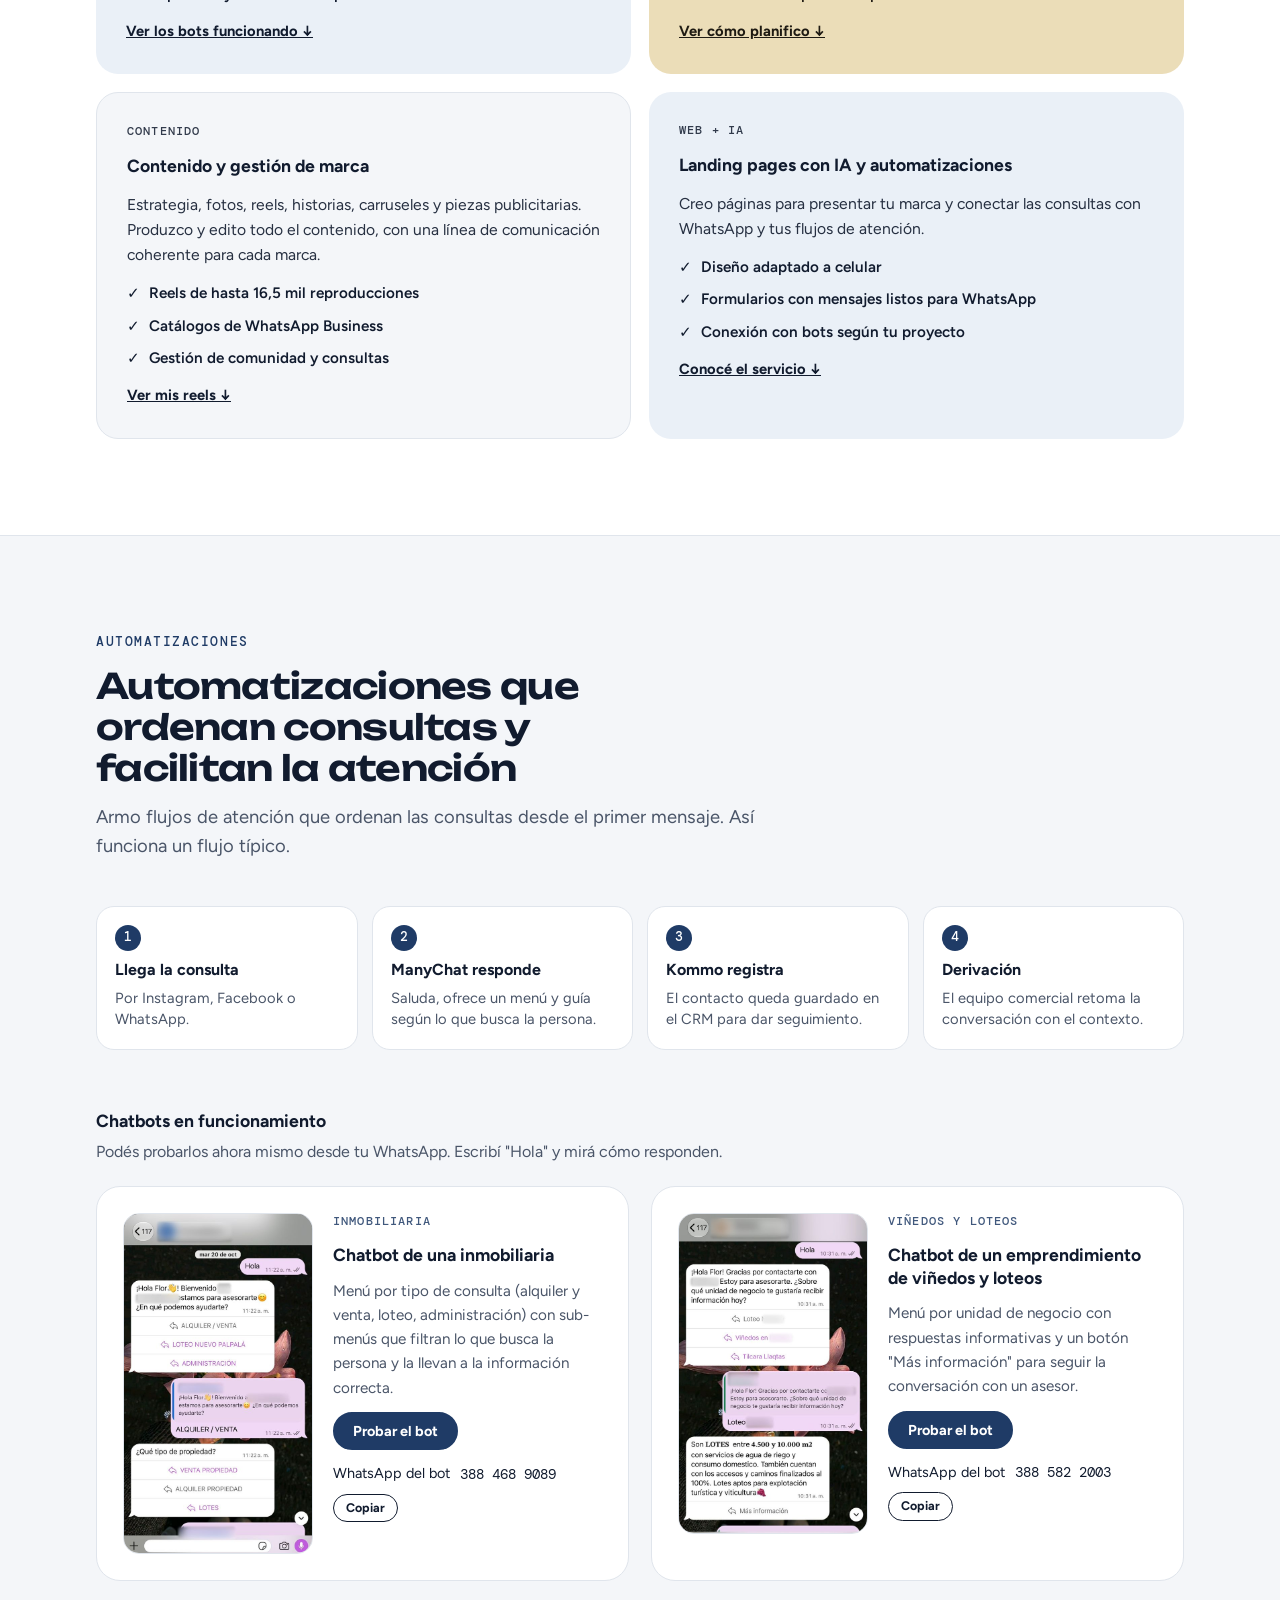
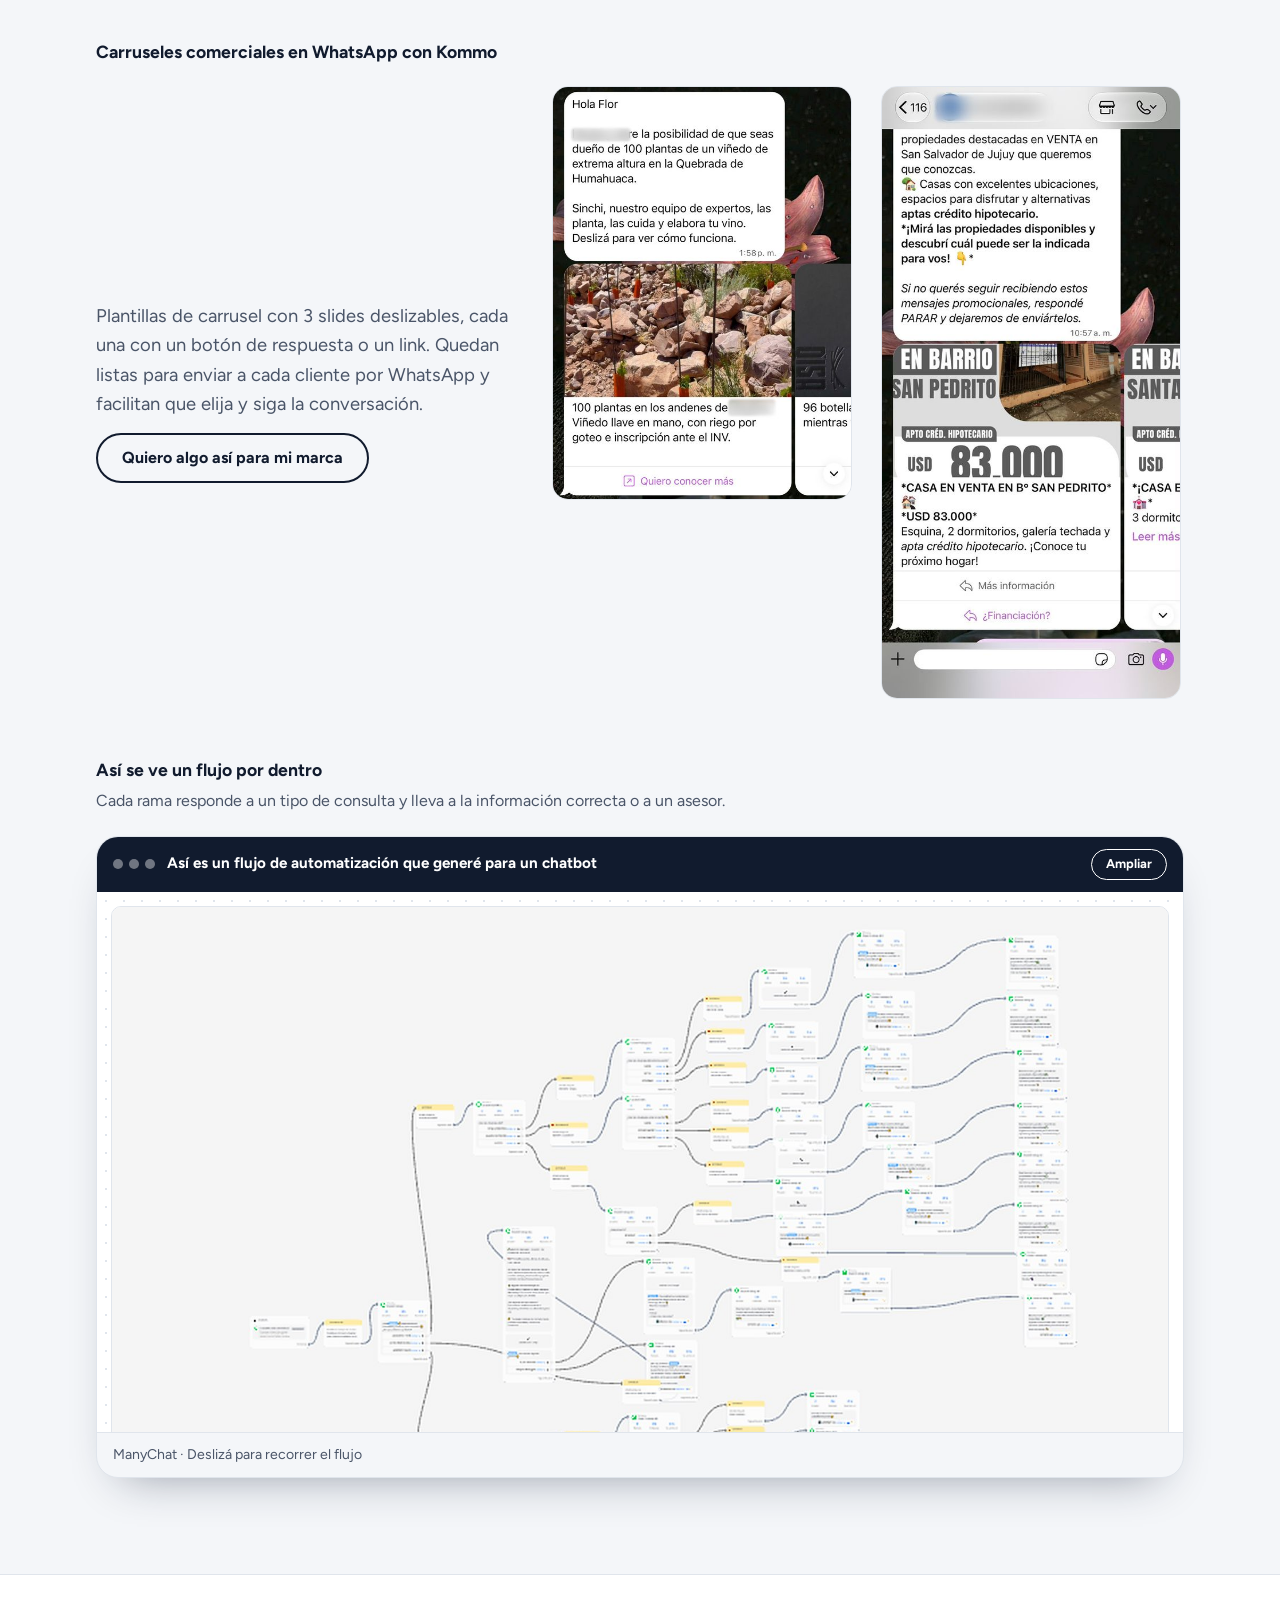
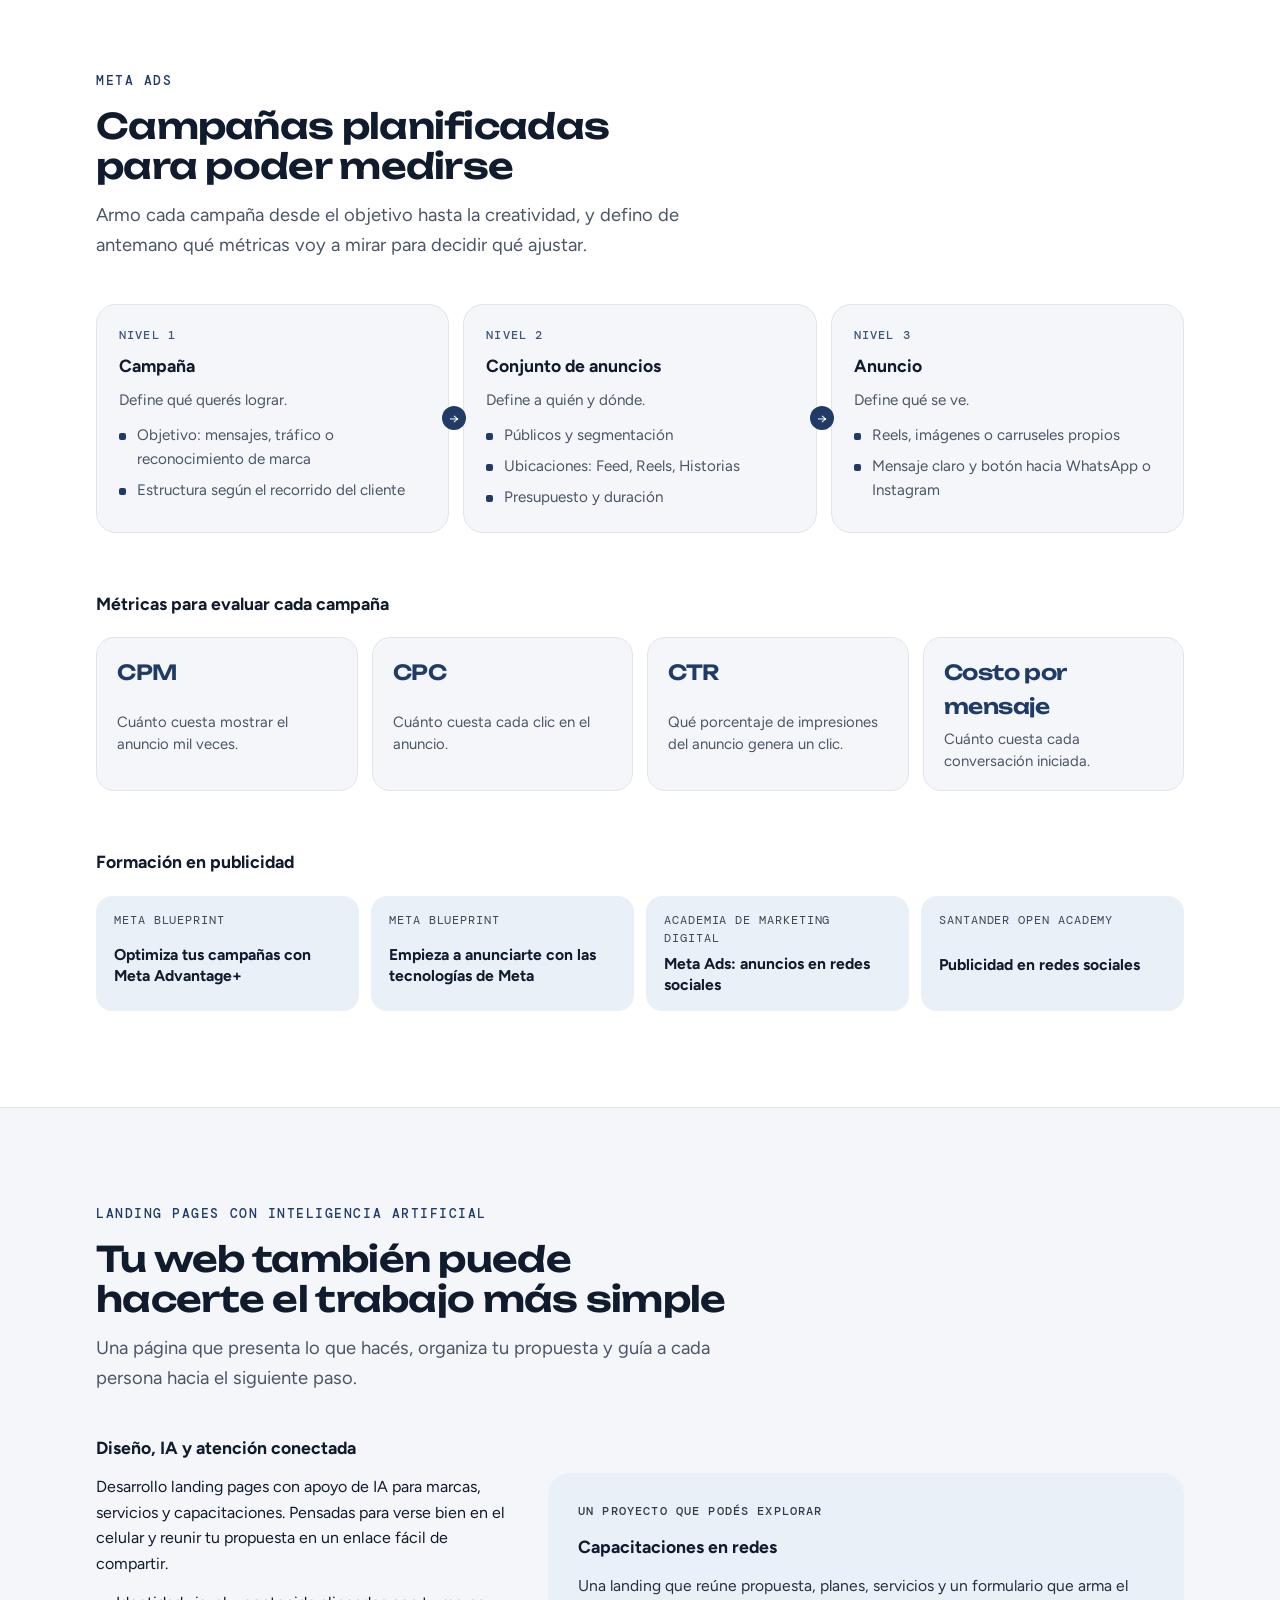
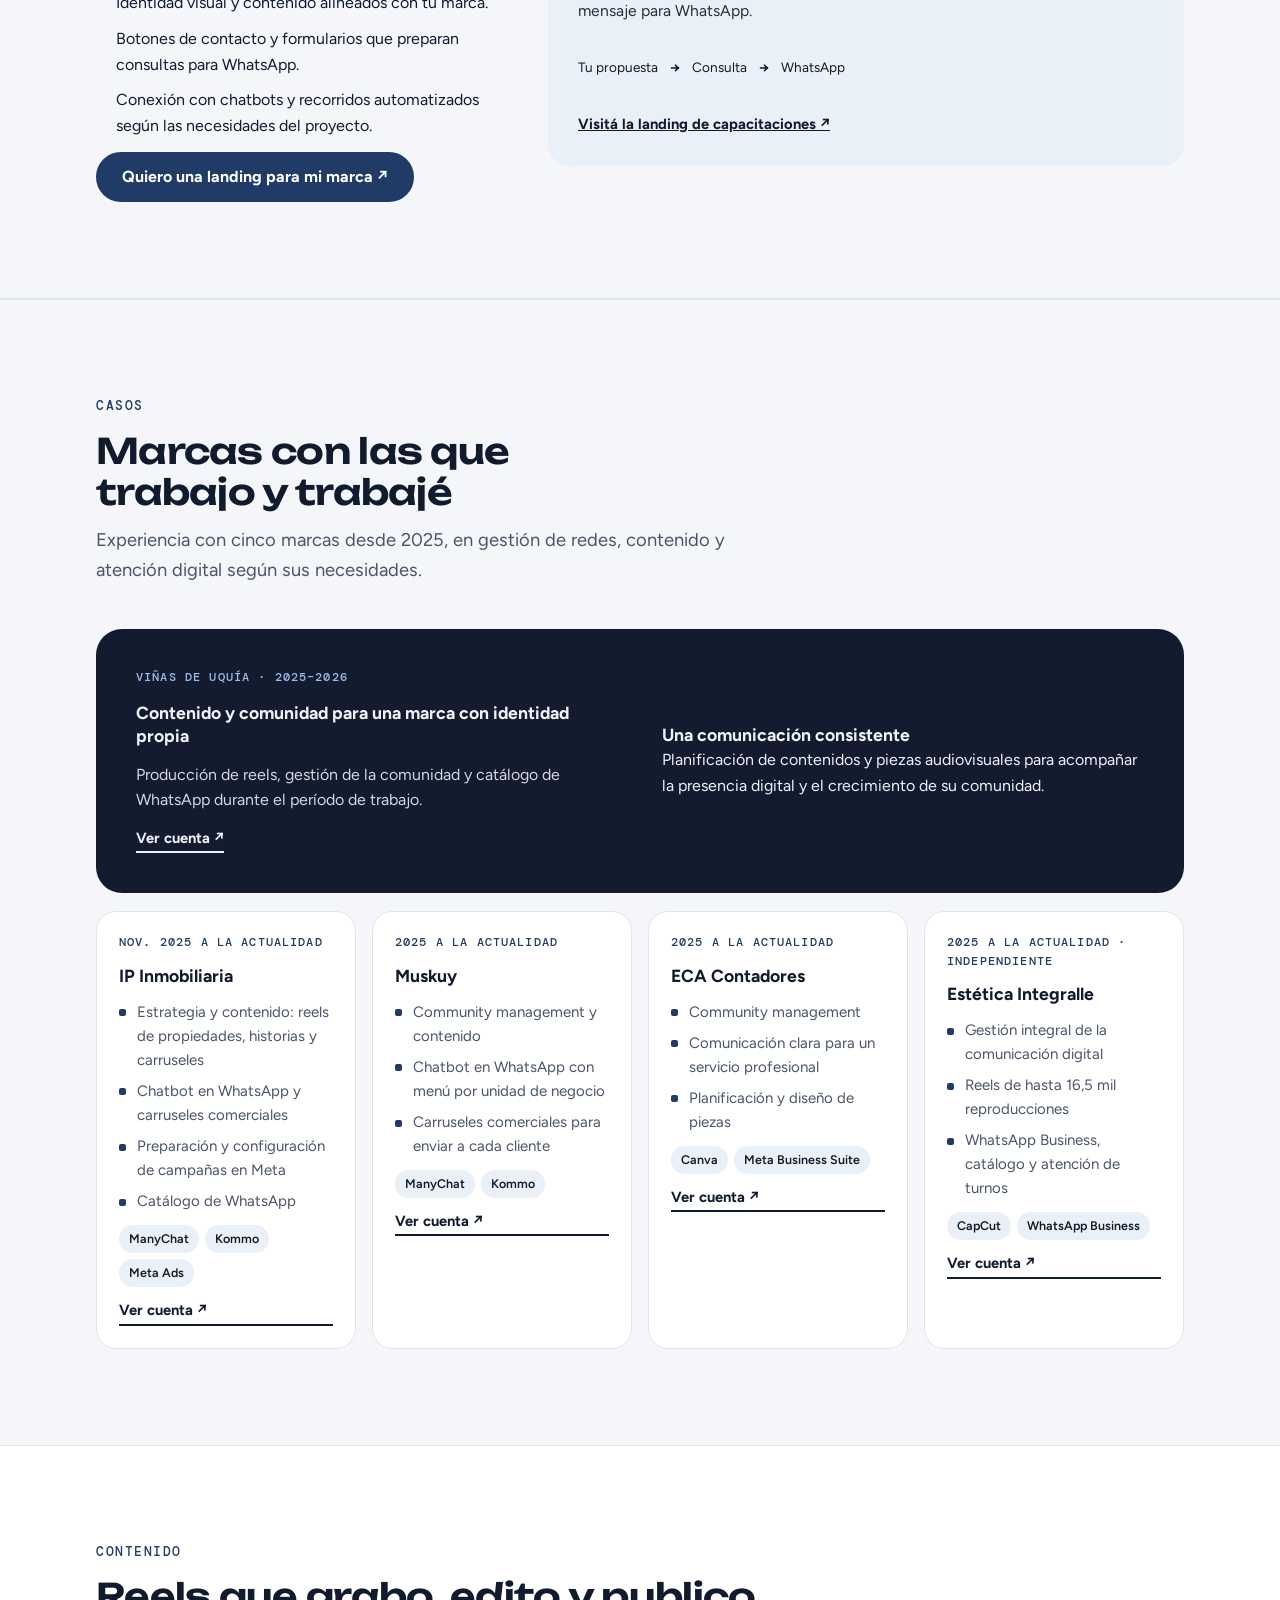
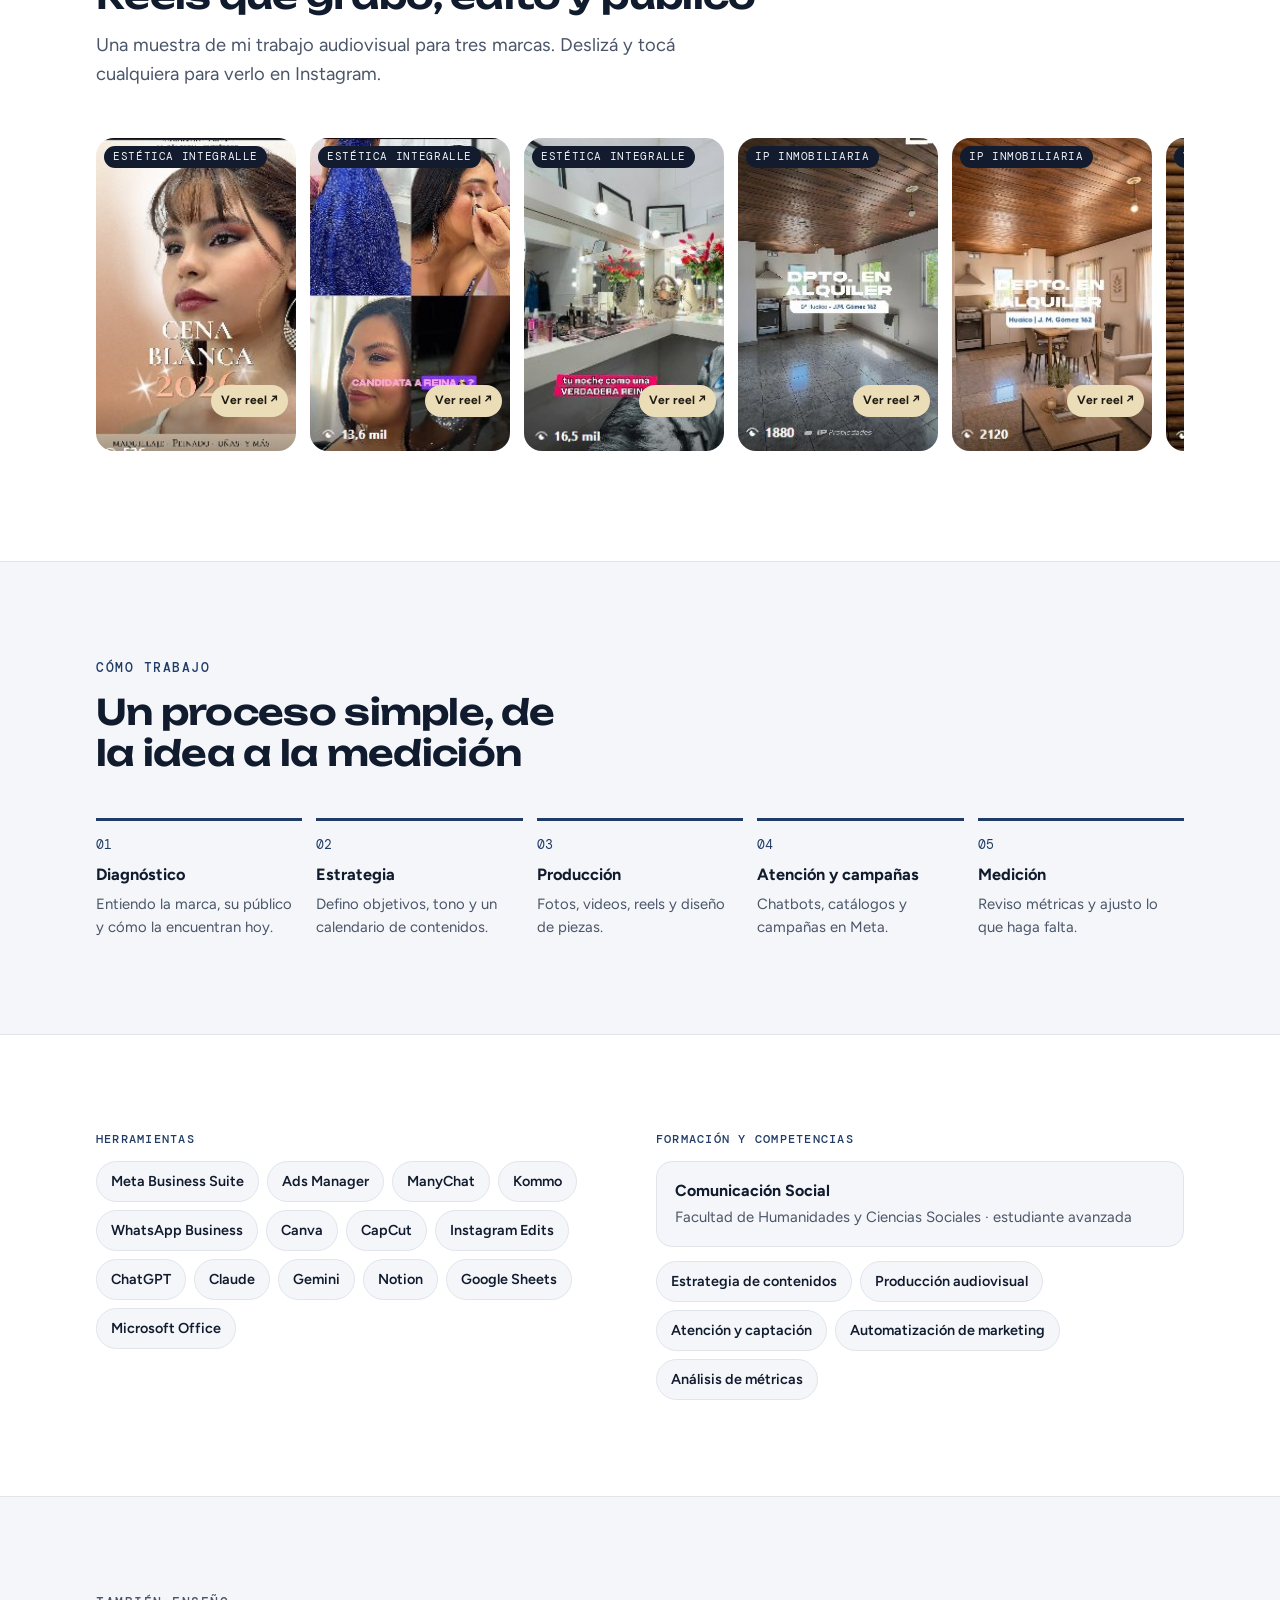
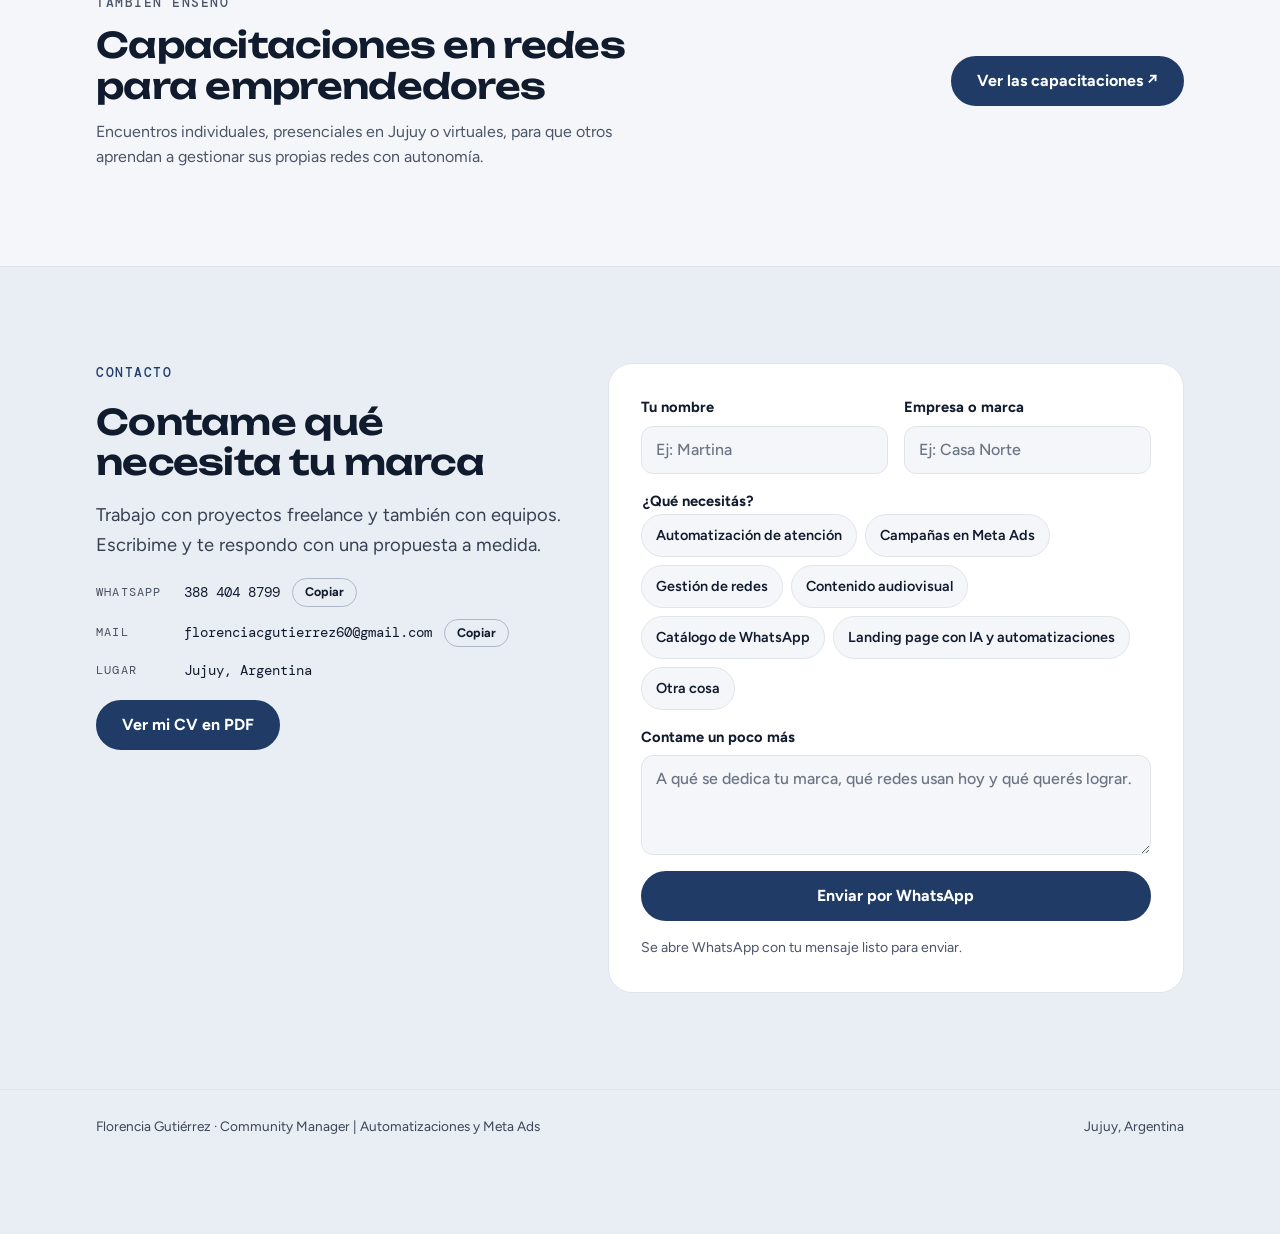
==== commit 20fda2e6: "Actualiza portfolio principal conservando su diseño y suma landing pages con IA" ====
--- a/index.html
+++ b/index.html
@@ -306,6 +306,7 @@
   .ticker-track .grp[aria-hidden="true"] { display: none; }
   .grp { flex-wrap: wrap; justify-content: center; white-space: normal; padding-right: 0; }
 }
+.pillars{grid-template-columns:repeat(2,minmax(0,1fr))}.p4{background:var(--soft);color:var(--soft-ink)}.web-benefits{display:grid;gap:10px;padding-left:20px}.web-route{display:flex;gap:12px;align-items:center;flex-wrap:wrap;padding:20px 0;font-size:.85rem}.web-demo{min-height:280px;align-content:center}.shot{height:auto;cursor:zoom-in}.shot:focus-visible{outline:3px solid var(--accent);outline-offset:5px}.capture-viewer{background:var(--bg);color:var(--ink);border:1px solid var(--line);border-radius:18px;padding:60px 20px 20px;width:min(960px,95vw);max-height:94vh;overflow:auto}.capture-viewer::backdrop{background:#07121de6}.capture-viewer img{display:block;width:auto;max-width:100%;height:auto;margin:auto}.capture-viewer button{position:sticky;top:0;display:block;margin:-45px 0 15px auto;border:0;border-radius:30px;background:var(--ink);color:var(--bg);padding:10px 18px;cursor:pointer}.capture-viewer p{font-size:.85rem;text-align:center;margin-top:15px}@media(max-width:700px){.pillars{grid-template-columns:1fr}.web-route{gap:8px}}
 </style>
 <style>
 html { -webkit-text-size-adjust: 100%; text-size-adjust: 100%; color-scheme: light; }
@@ -320,7 +321,7 @@
     <a class="brand" href="#inicio">Florencia Gutiérrez</a>
     <nav class="nav" aria-label="Secciones">
       <a href="#automatizacion">Automatizaciones</a>
-      <a href="#meta">Meta Ads</a>
+      <a href="#meta">Meta Ads</a><a href="#landing-pages">Landing pages</a>
       <a href="#casos">Casos</a>
       <a href="#contenido">Contenido</a>
       <a href="#contacto">Contacto</a>
@@ -336,8 +337,8 @@
         <div class="hero-copy">
           <p class="eyebrow">Community Manager | Automatizaciones y Meta Ads</p>
           <h1><span class="mark">Automatizo la atención</span> de tu marca y planifico tus campañas en Meta</h1>
-          <p class="lead">Soy Florencia, Community Manager y estudiante avanzada de Comunicación Social. Combino contenido propio, chatbots con ManyChat y Kommo y campañas en Meta para que tu marca responda a toda hora y llegue a más clientes.</p>
-          <span class="avail">Disponible para proyectos freelance y equipos</span>
+          <p class="lead">Soy Florencia, Community Manager y estudiante avanzada de Comunicación Social. Combino contenido propio, chatbots con ManyChat y Kommo, planificación en Meta Ads y landing pages con IA para conectar tu marca con sus clientes y simplificar tu trabajo.</p>
+          <span class="avail">Prioridad freelance · Trabajo remoto y/o presencial</span>
           <div class="cta-row">
             <a class="btn btn-hero wa" data-msg="Hola Florencia, vi tu portfolio y quiero hablar de un proyecto" href="https://wa.me/5493884048799" target="_blank" rel="noopener">Hablemos de tu marca</a>
             <a class="btn btn-line-hero" href="#automatizacion">Probar un chatbot</a>
@@ -354,7 +355,7 @@
       </div>
       <ul class="stats" aria-label="Resultados">
         <li class="stat"><b>30.000+</b><span>reproducciones en reels de distintas marcas</span></li>
-        <li class="stat"><b>+64,2%</b><span>de seguidores en Viñas de Uquía (2025 a junio 2026)</span></li>
+        <li class="stat"><b>Web + IA</b><span>landing pages conectadas con tus canales de atención</span></li>
         <li class="stat"><b>24/7</b><span>de atención con chatbots en WhatsApp</span></li>
         <li class="stat"><b>5</b><span>marcas gestionadas desde 2025</span></li>
       </ul>
@@ -372,8 +373,8 @@
     <div class="wrap">
       <div class="sec-head">
         <p class="eyebrow">Qué hago</p>
-        <h2>Tres cosas que hago bien y que se complementan</h2>
-        <p class="lead">Una marca necesita que la vean, que la encuentren y que le respondan. Trabajo las tres partes juntas.</p>
+        <h2>Contenido, atención y una web que trabajan juntos</h2>
+        <p class="lead">Conecto redes, automatizaciones, planificación publicitaria y landing pages para simplificar el trabajo diario de tu marca.</p>
       </div>
       <div class="pillars">
         <article class="pillar p1">
@@ -386,7 +387,7 @@
         <article class="pillar p2">
           <span class="tag">Publicidad</span>
           <h3>Campañas en Meta Ads</h3>
-          <p>Planifico y configuro campañas con objetivo, público, ubicaciones, presupuesto y duración definidos, y leo CPM, CPC, CTR y costo por mensaje para saber qué ajustar.</p>
+          <p>Planifico y configuro campañas con objetivo, público, ubicaciones, presupuesto y duración definidos, y defino métricas como CPM, CPC, CTR y costo por mensaje para evaluar el rendimiento.</p>
           <ul><li>Certificada por Meta Blueprint</li><li>Optimización con Advantage+</li><li>Creatividades pensadas para convertir</li></ul>
           <a class="more" href="#meta">Ver cómo planifico ↓</a>
         </article>
@@ -397,6 +398,7 @@
           <ul><li>Reels de hasta 16,5 mil reproducciones</li><li>Catálogos de WhatsApp Business</li><li>Gestión de comunidad y consultas</li></ul>
           <a class="more" href="#contenido">Ver mis reels ↓</a>
         </article>
+        <article class="pillar p4"><span class="tag">Web + IA</span><h3>Landing pages con IA y automatizaciones</h3><p>Creo páginas para presentar tu marca y conectar las consultas con WhatsApp y tus flujos de atención.</p><ul><li>Diseño adaptado a celular</li><li>Formularios con mensajes listos para WhatsApp</li><li>Conexión con bots según tu proyecto</li></ul><a class="more" href="#landing-pages">Conocé el servicio ↓</a></article>
       </div>
     </div>
   </section>
@@ -405,7 +407,7 @@
     <div class="wrap">
       <div class="sec-head">
         <p class="eyebrow">Automatizaciones</p>
-        <h2>Tu marca responde a toda hora. Tu equipo retoma con el contacto listo.</h2>
+        <h2>Automatizaciones que ordenan consultas y facilitan la atención</h2>
         <p class="lead">Armo flujos de atención que ordenan las consultas desde el primer mensaje. Así funciona un flujo típico.</p>
       </div>
       <ol class="flow" aria-label="Pasos de un flujo de atención">
@@ -507,12 +509,12 @@
       </div>
 
       <div class="sub-h">
-        <h3>Las métricas que leo</h3>
+        <h3>Métricas para evaluar cada campaña</h3>
       </div>
       <div class="metrics">
         <div class="metric"><b>CPM</b><span>Cuánto cuesta mostrar el anuncio mil veces.</span></div>
         <div class="metric"><b>CPC</b><span>Cuánto cuesta cada clic en el anuncio.</span></div>
-        <div class="metric"><b>CTR</b><span>Qué porcentaje de clientes que ven el anuncio hace clic.</span></div>
+        <div class="metric"><b>CTR</b><span>Qué porcentaje de impresiones del anuncio genera un clic.</span></div>
         <div class="metric"><b>Costo por mensaje</b><span>Cuánto cuesta cada conversación iniciada.</span></div>
       </div>
 
@@ -528,26 +530,16 @@
     </div>
   </section>
 
+  <section class="section band" id="landing-pages"><div class="wrap"><div class="sec-head"><p class="eyebrow">Landing pages con inteligencia artificial</p><h2>Tu web también puede hacerte el trabajo más simple</h2><p class="lead">Una página que presenta lo que hacés, organiza tu propuesta y guía a cada persona hacia el siguiente paso.</p></div><div class="kommo"><div class="kommo-copy"><h3>Diseño, IA y atención conectada</h3><p>Desarrollo landing pages con apoyo de IA para marcas, servicios y capacitaciones. Pensadas para verse bien en el celular y reunir tu propuesta en un enlace fácil de compartir.</p><ul class="web-benefits"><li>Identidad visual y contenido alineados con tu marca.</li><li>Botones de contacto y formularios que preparan consultas para WhatsApp.</li><li>Conexión con chatbots y recorridos automatizados según las necesidades del proyecto.</li></ul><a class="btn btn-primary wa" data-msg="Hola Florencia, quiero una landing page con IA para mi marca" href="https://wa.me/5493884048799" target="_blank" rel="noopener">Quiero una landing para mi marca ↗</a></div><article class="pillar p4 web-demo"><span class="tag">Un proyecto que podés explorar</span><h3>Capacitaciones en redes</h3><p>Una landing que reúne propuesta, planes, servicios y un formulario que arma el mensaje para WhatsApp.</p><div class="web-route"><span>Tu propuesta</span><b>→</b><span>Consulta</span><b>→</b><span>WhatsApp</span></div><a class="more" href="https://florenciacgutierrez60-hash.github.io/capacitacion-en-redes/" target="_blank" rel="noopener">Visitá la landing de capacitaciones ↗</a></article></div></div></section>
   <section class="section band" id="casos">
     <div class="wrap">
       <div class="sec-head">
         <p class="eyebrow">Casos</p>
         <h2>Marcas con las que trabajo y trabajé</h2>
-        <p class="lead">Cinco marcas desde 2025, con contenido, atención automatizada y campañas según lo que necesitaba cada una.</p>
-      </div>
-
-      <article class="feat">
-        <div class="feat-copy">
-          <span class="tag">Viñas de Uquía · 2025 a junio 2026</span>
-          <div class="big">+64,2%</div>
-          <p>de crecimiento de seguidores durante la gestión. Fue la marca con mayor crecimiento de mi cartera. Incluyó producción de reels, gestión de la comunidad y catálogo de WhatsApp.</p>
-          <a class="link" href="https://www.instagram.com/vinasdeuquia/" target="_blank" rel="noopener">Ver cuenta ↗</a>
-        </div>
-        <div class="bars" role="img" aria-label="Seguidores de Viñas de Uquía: 2.386 al inicio y 3.918 al final de la gestión">
-          <div class="bar a" style="--w:60.9%"><span>Inicio de gestión</span><div>2.386</div></div>
-          <div class="bar b" style="--w:100%"><span>Fin de gestión (+1.532 seguidores)</span><div>3.918</div></div>
-        </div>
-      </article>
+        <p class="lead">Experiencia con cinco marcas desde 2025, en gestión de redes, contenido y atención digital según sus necesidades.</p>
+      </div>
+
+      <article class="feat"><div class="feat-copy"><span class="tag">Viñas de Uquía · 2025–2026</span><h3>Contenido y comunidad para una marca con identidad propia</h3><p>Producción de reels, gestión de la comunidad y catálogo de WhatsApp durante el período de trabajo.</p><a class="link" href="https://www.instagram.com/vinasdeuquia/" target="_blank" rel="noopener">Ver cuenta ↗</a></div><div><h3>Una comunicación consistente</h3><p>Planificación de contenidos y piezas audiovisuales para acompañar la presencia digital y el crecimiento de su comunidad.</p></div></article>
 
       <div class="cases">
         <article class="case">
@@ -595,7 +587,6 @@
         <a class="reel" href="https://www.instagram.com/reel/DXSG198Dm6K/" target="_blank" rel="noopener" aria-label="Ver reel de Estética Integralle"><img src="[data-uri]" alt="" width="195" height="309"><span class="r-brand">Estética Integralle</span><span class="r-go">Ver reel ↗</span></a>
         <a class="reel" href="https://www.instagram.com/reel/DfXZOHgt6v5/" target="_blank" rel="noopener" aria-label="Ver reel de IP Inmobiliaria"><img src="[data-uri]" alt="" width="199" height="297"><span class="r-brand">IP Inmobiliaria</span><span class="r-go">Ver reel ↗</span></a>
         <a class="reel" href="https://www.instagram.com/reel/DfHmSCutlCF/" target="_blank" rel="noopener" aria-label="Ver reel de IP Inmobiliaria"><img src="[data-uri]" alt="" width="196" height="309"><span class="r-brand">IP Inmobiliaria</span><span class="r-go">Ver reel ↗</span></a>
-        <a class="reel" href="https://www.instagram.com/reel/DezCvq1t38x/" target="_blank" rel="noopener" aria-label="Ver reel de IP Inmobiliaria"><img src="[data-uri]" alt="" width="195" height="312"><span class="r-brand">IP Inmobiliaria</span><span class="r-go">Ver reel ↗</span></a>
         <a class="reel" href="https://www.instagram.com/reel/DaNv7xEy1AY/" target="_blank" rel="noopener" aria-label="Ver reel de Viñas de Uquía"><img src="[data-uri]" alt="" width="197" height="309"><span class="r-brand">Viñas de Uquía</span><span class="r-go">Ver reel ↗</span></a>
         <a class="reel" href="https://www.instagram.com/reel/DbLqu_8yj9J/" target="_blank" rel="noopener" aria-label="Ver reel de Viñas de Uquía"><img src="[data-uri]" alt="" width="196" height="309"><span class="r-brand">Viñas de Uquía</span><span class="r-go">Ver reel ↗</span></a>
       </div>
@@ -674,7 +665,7 @@
             <label class="opt"><input type="checkbox" name="need" id="p-n3" value="Gestión de redes"><span>Gestión de redes</span></label>
             <label class="opt"><input type="checkbox" name="need" id="p-n4" value="Contenido audiovisual"><span>Contenido audiovisual</span></label>
             <label class="opt"><input type="checkbox" name="need" id="p-n5" value="Catálogo de WhatsApp"><span>Catálogo de WhatsApp</span></label>
-            <label class="opt"><input type="checkbox" name="need" id="p-n6" value="Otra cosa"><span>Otra cosa</span></label>
+            <label class="opt"><input type="checkbox" name="need" value="Landing page con IA y automatizaciones"><span>Landing page con IA y automatizaciones</span></label><label class="opt"><input type="checkbox" name="need" id="p-n6" value="Otra cosa"><span>Otra cosa</span></label>
           </div>
         </fieldset>
         <div class="field"><label for="p-detalle">Contame un poco más</label><textarea id="p-detalle" placeholder="A qué se dedica tu marca, qué redes usan hoy y qué querés lograr."></textarea></div>
@@ -694,7 +685,13 @@
 
 <a class="btn btn-primary fab wa" data-msg="Hola Florencia, vi tu portfolio y quiero hablar de un proyecto" href="https://wa.me/5493884048799" target="_blank" rel="noopener">WhatsApp</a>
 
-<script>
+<dialog class="capture-viewer" aria-label="Captura ampliada"><button type="button" aria-label="Cerrar captura">Cerrar ×</button><img alt=""><p>Captura anonimizada. Podés desplazarte para verla completa.</p></dialog><script>
+(function () {
+  const viewer=document.querySelector('.capture-viewer');let focusBefore;
+  document.querySelectorAll('img.shot').forEach(img=>{img.tabIndex=0;img.setAttribute('role','button');img.setAttribute('aria-label',img.alt+'. Ampliar captura');function open(){focusBefore=img;viewer.querySelector('img').src=img.src;viewer.querySelector('img').alt=img.alt;viewer.showModal();viewer.scrollTop=0;}img.addEventListener('click',open);img.addEventListener('keydown',e=>{if(e.key==='Enter'||e.key===' '){e.preventDefault();open();}})});
+  viewer.querySelector('button').addEventListener('click',()=>viewer.close());viewer.addEventListener('close',()=>focusBefore?.focus());
+})();
+</script><script>
 (function () {
   var WA = "https://wa.me/5493884048799";
   function link(msg) { return WA + "?text=" + encodeURIComponent(msg); }
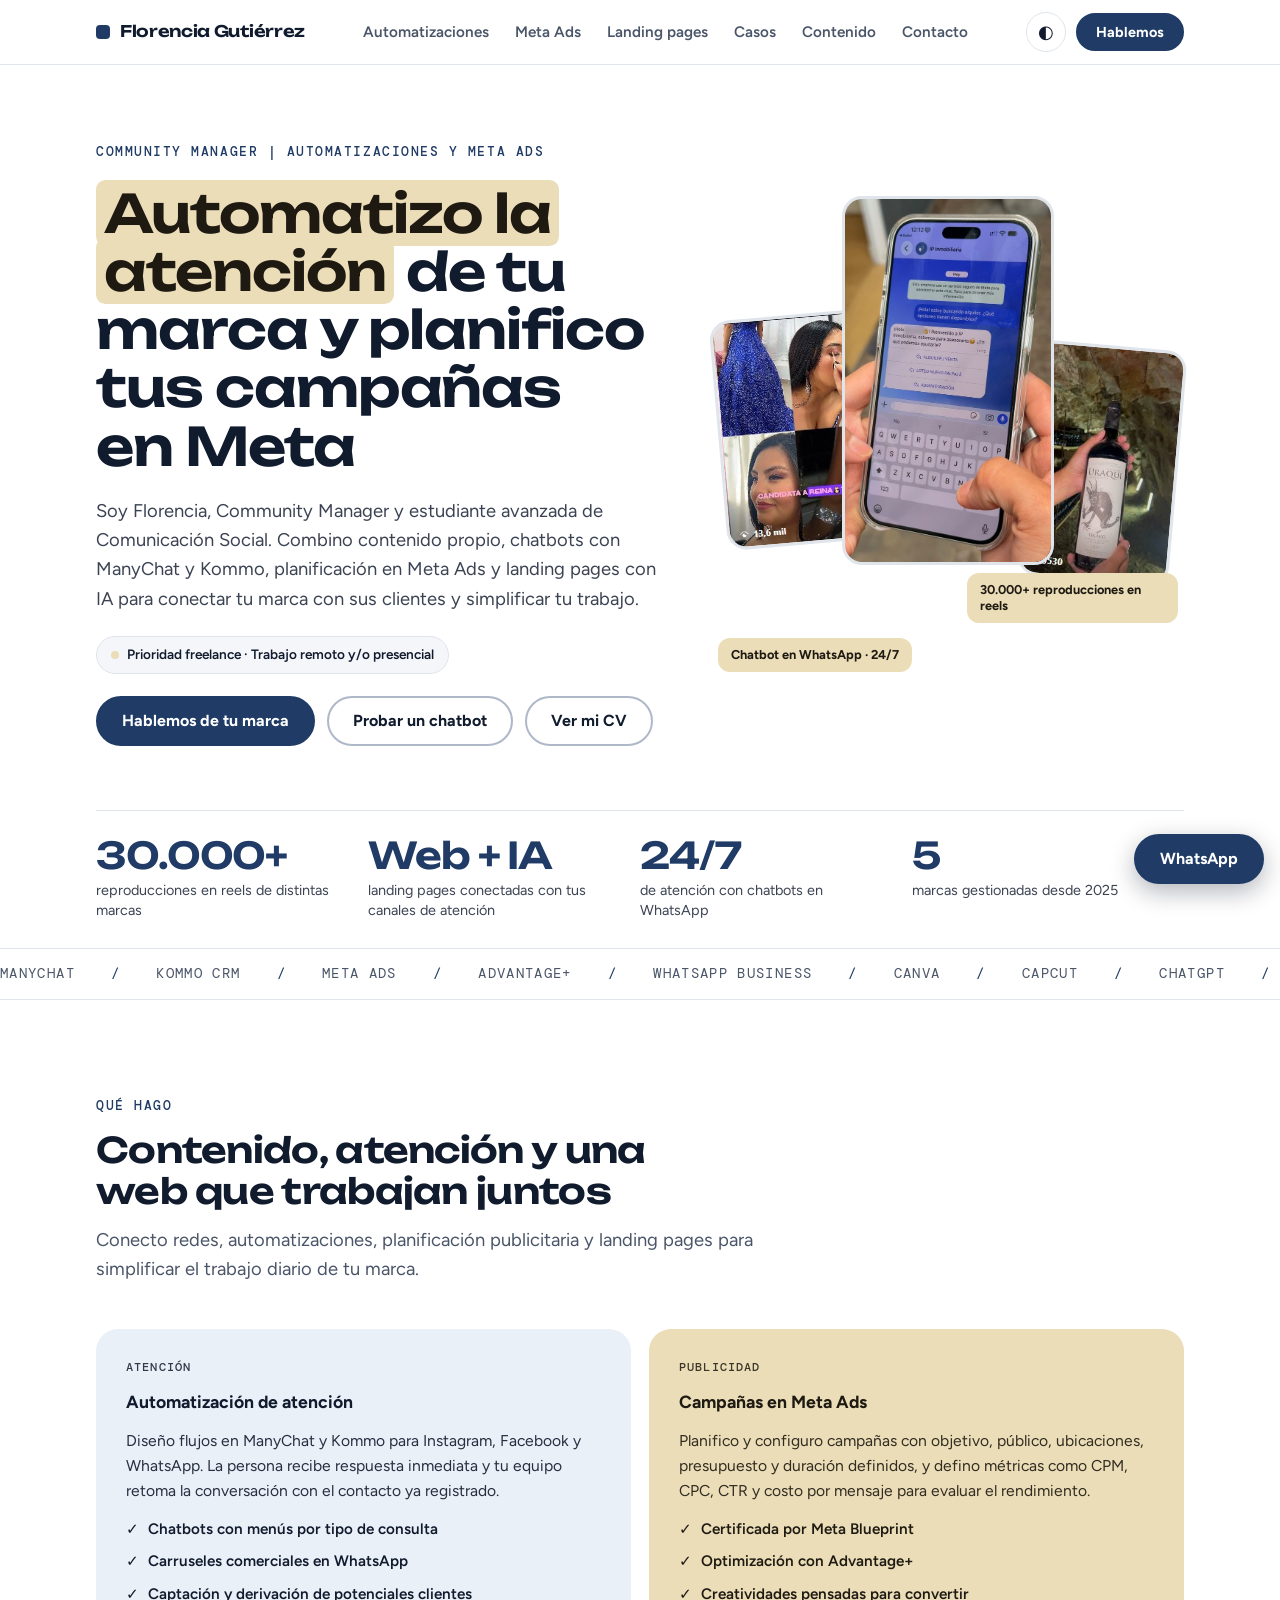
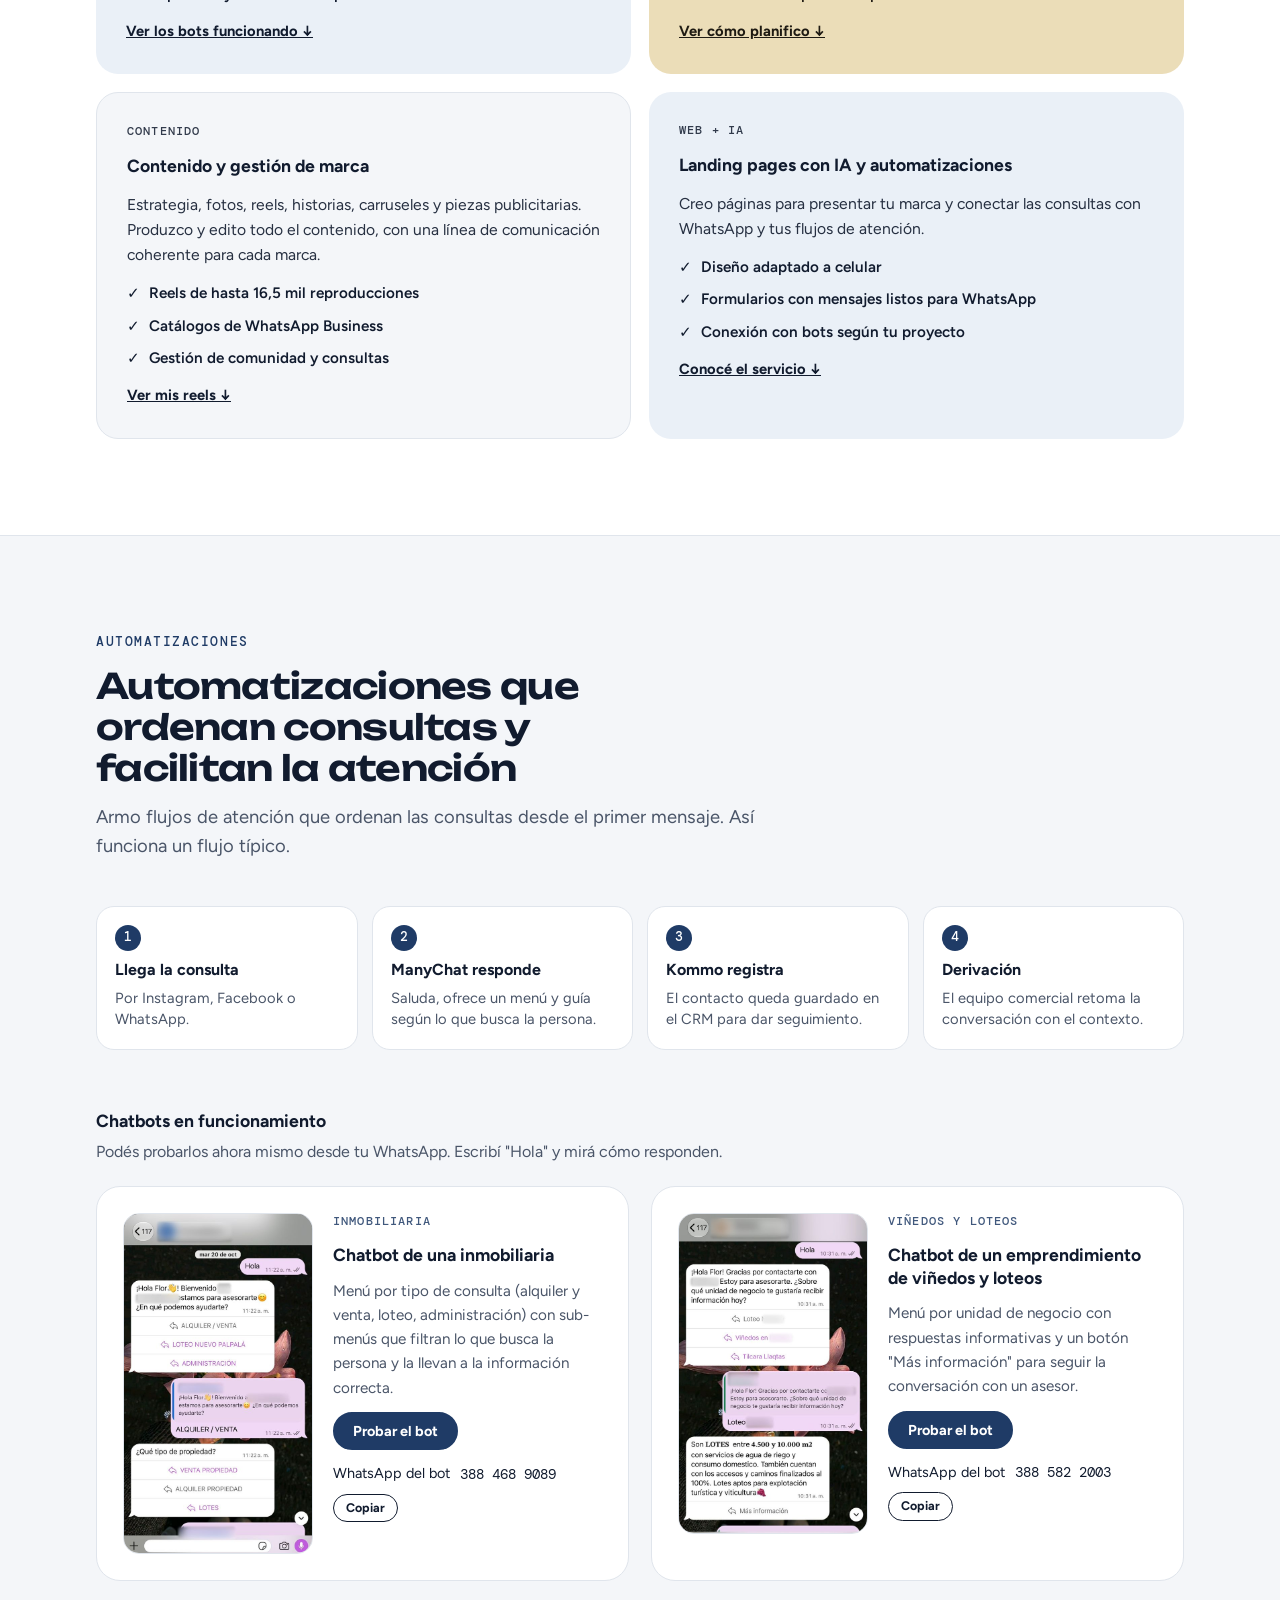
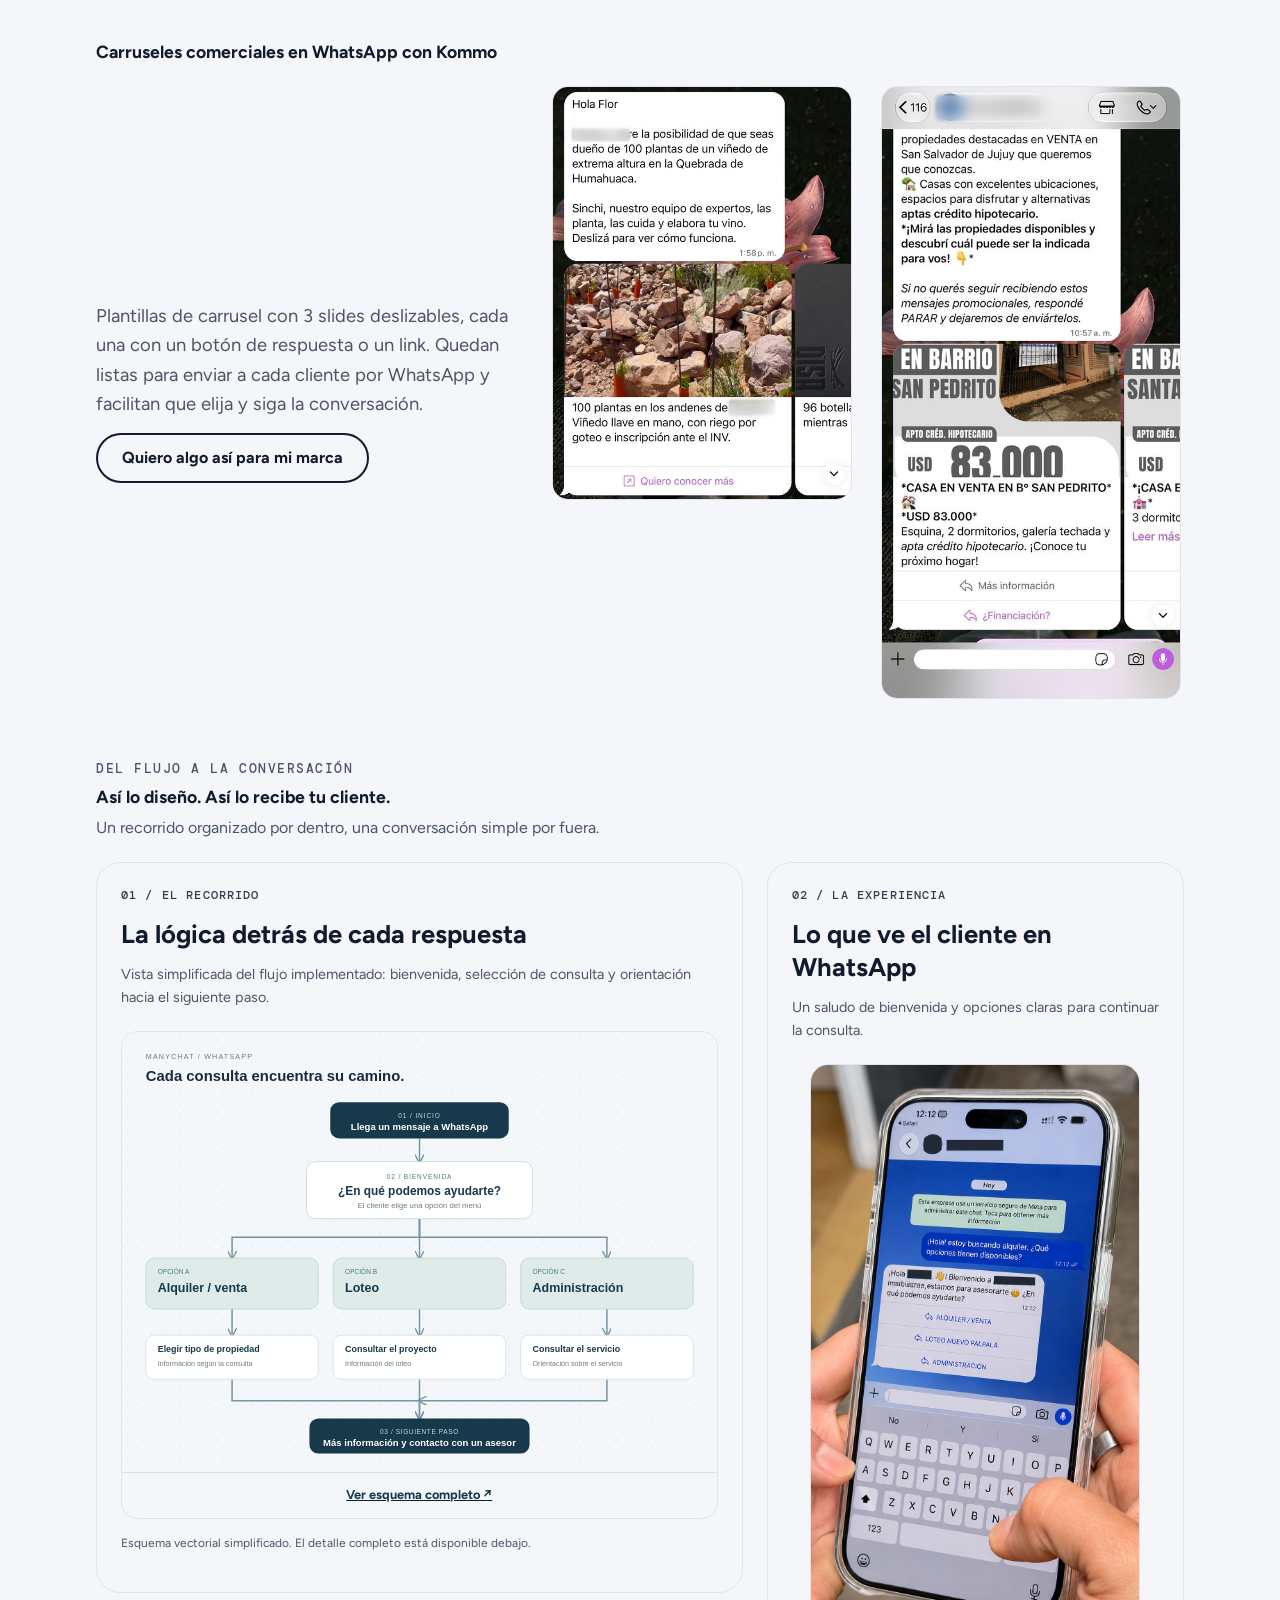
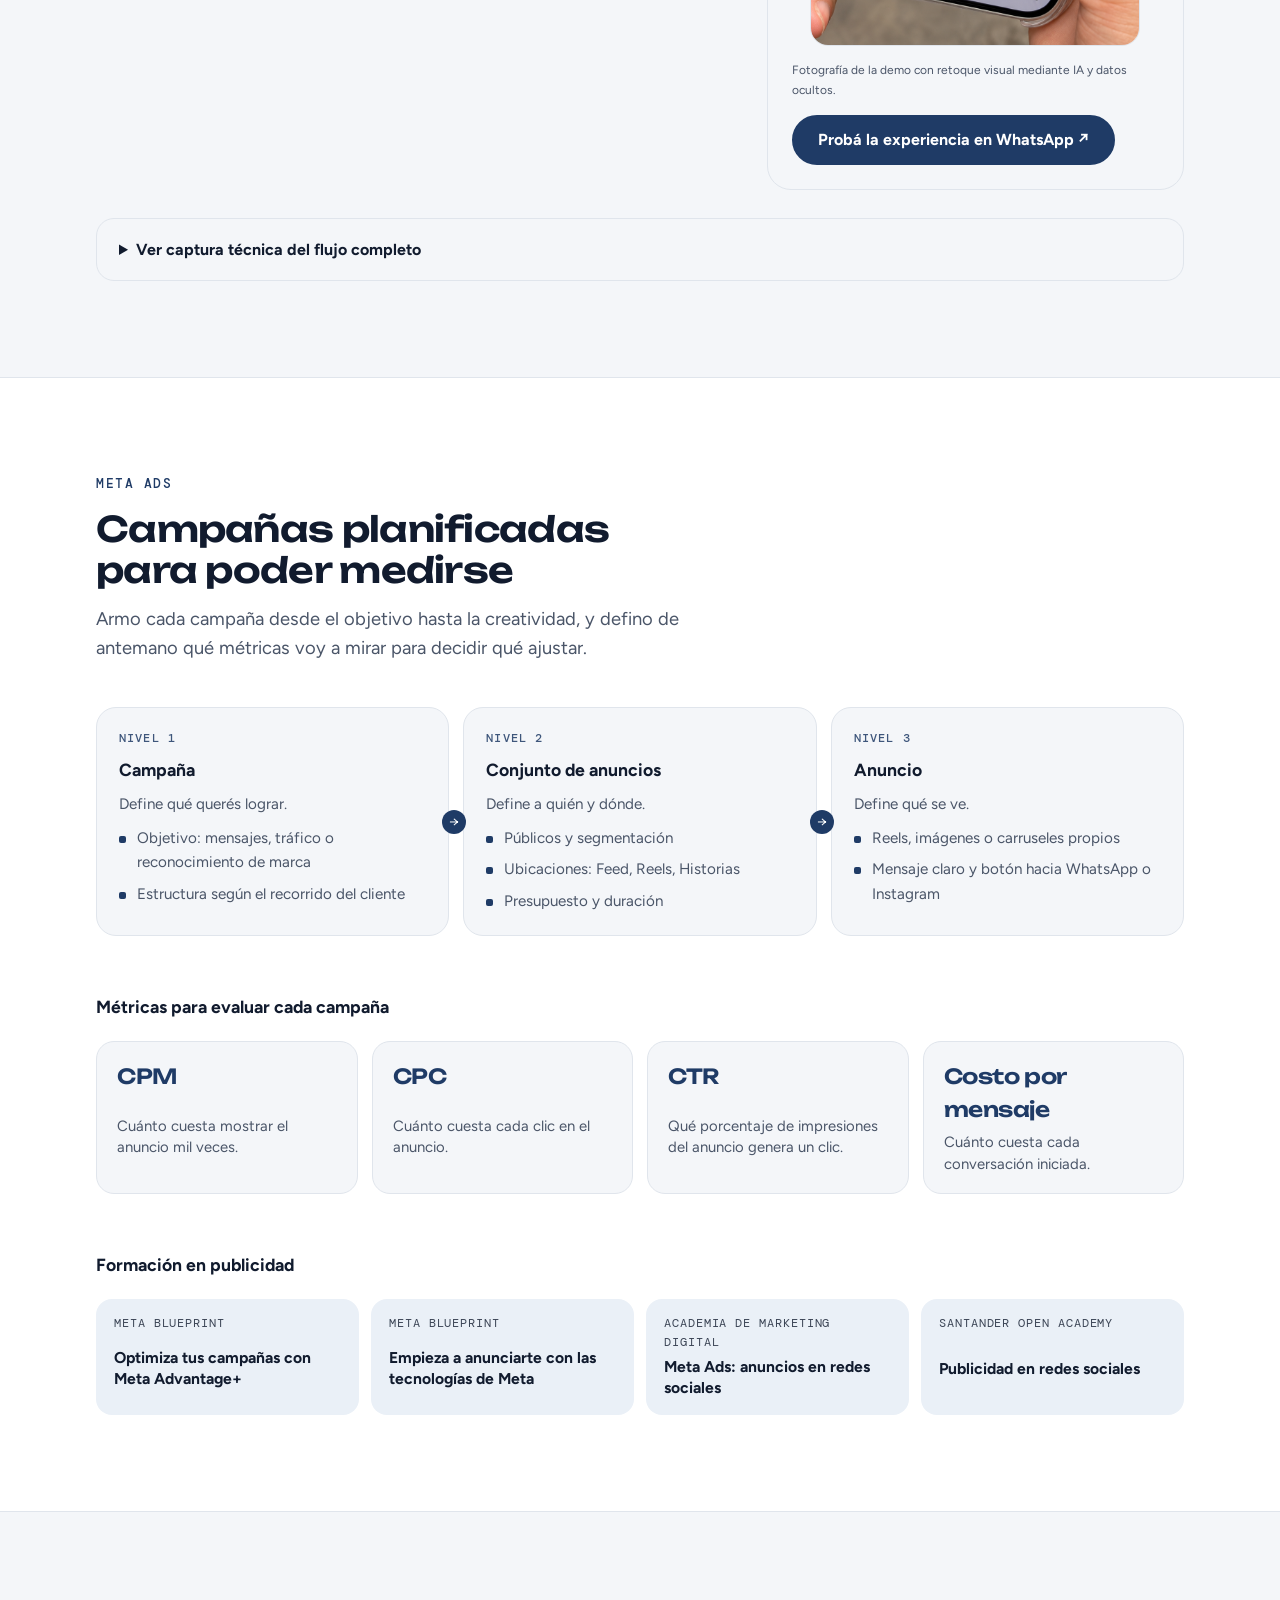
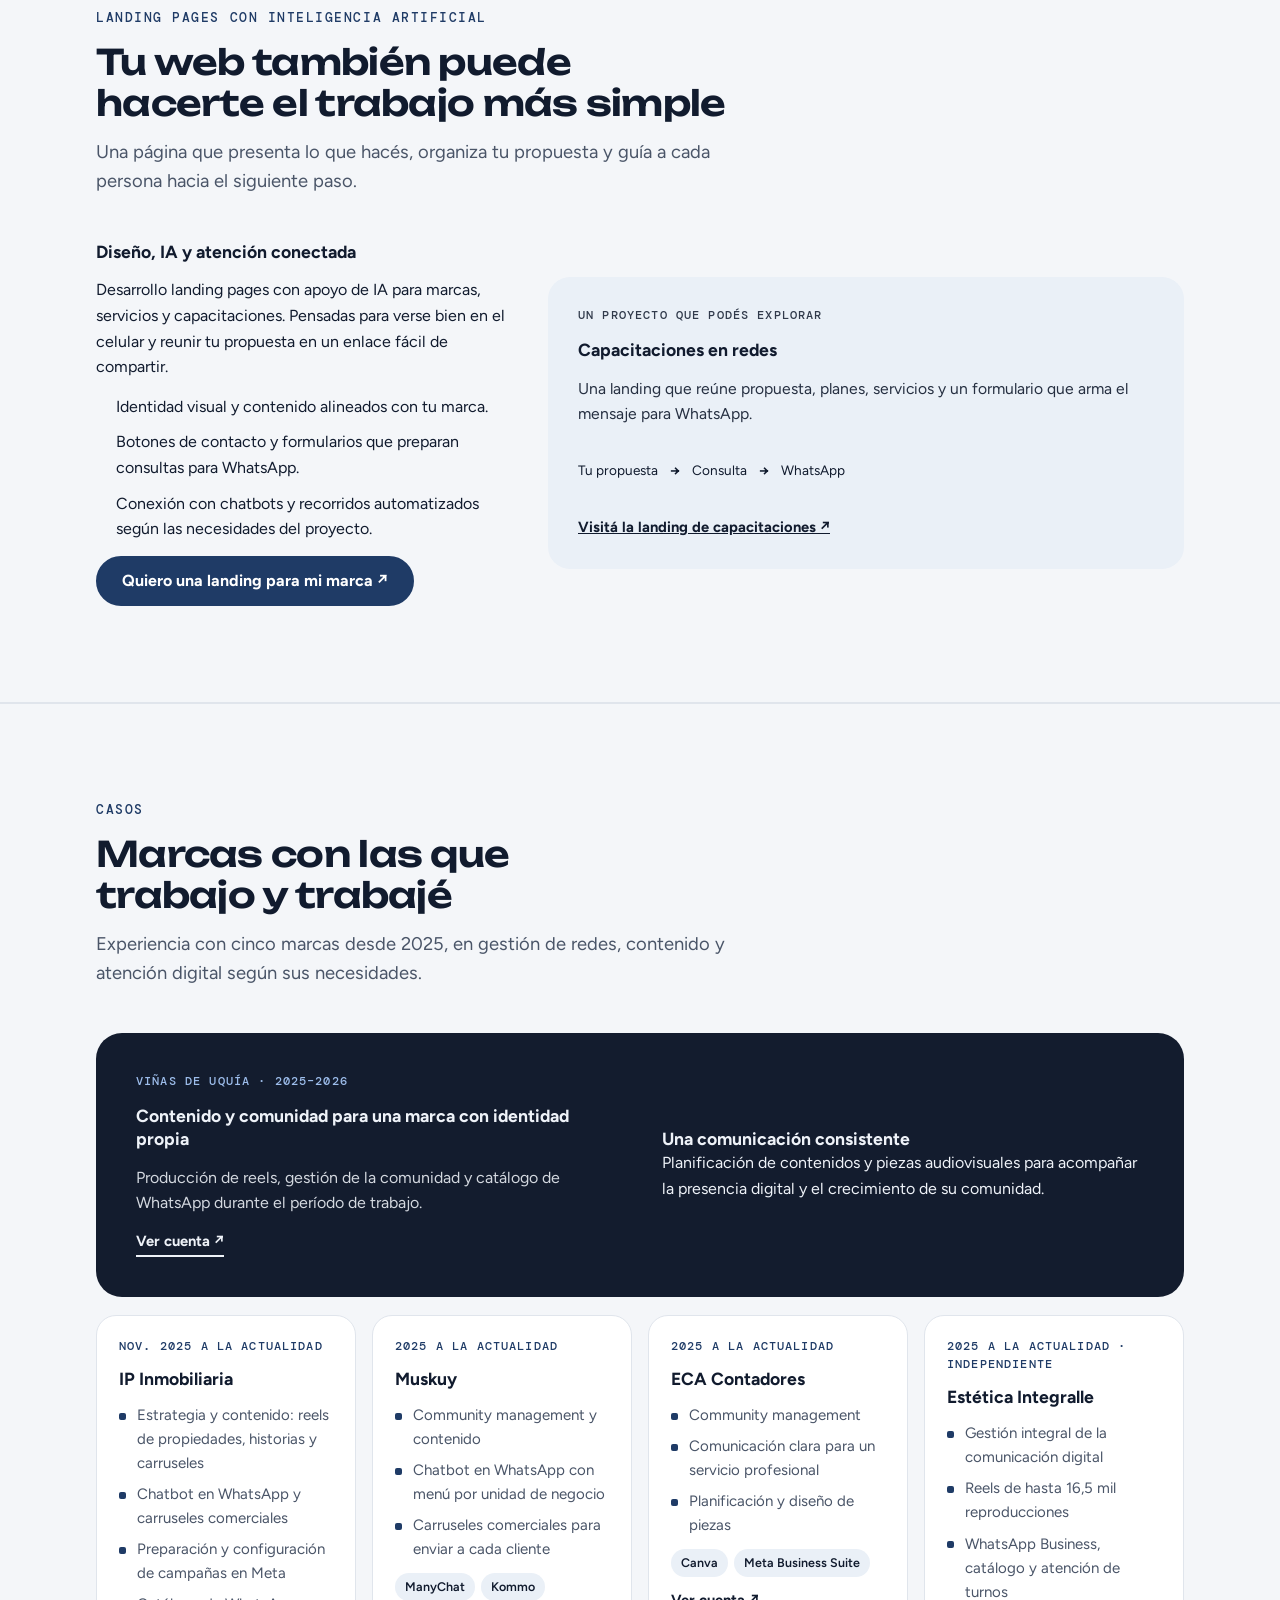
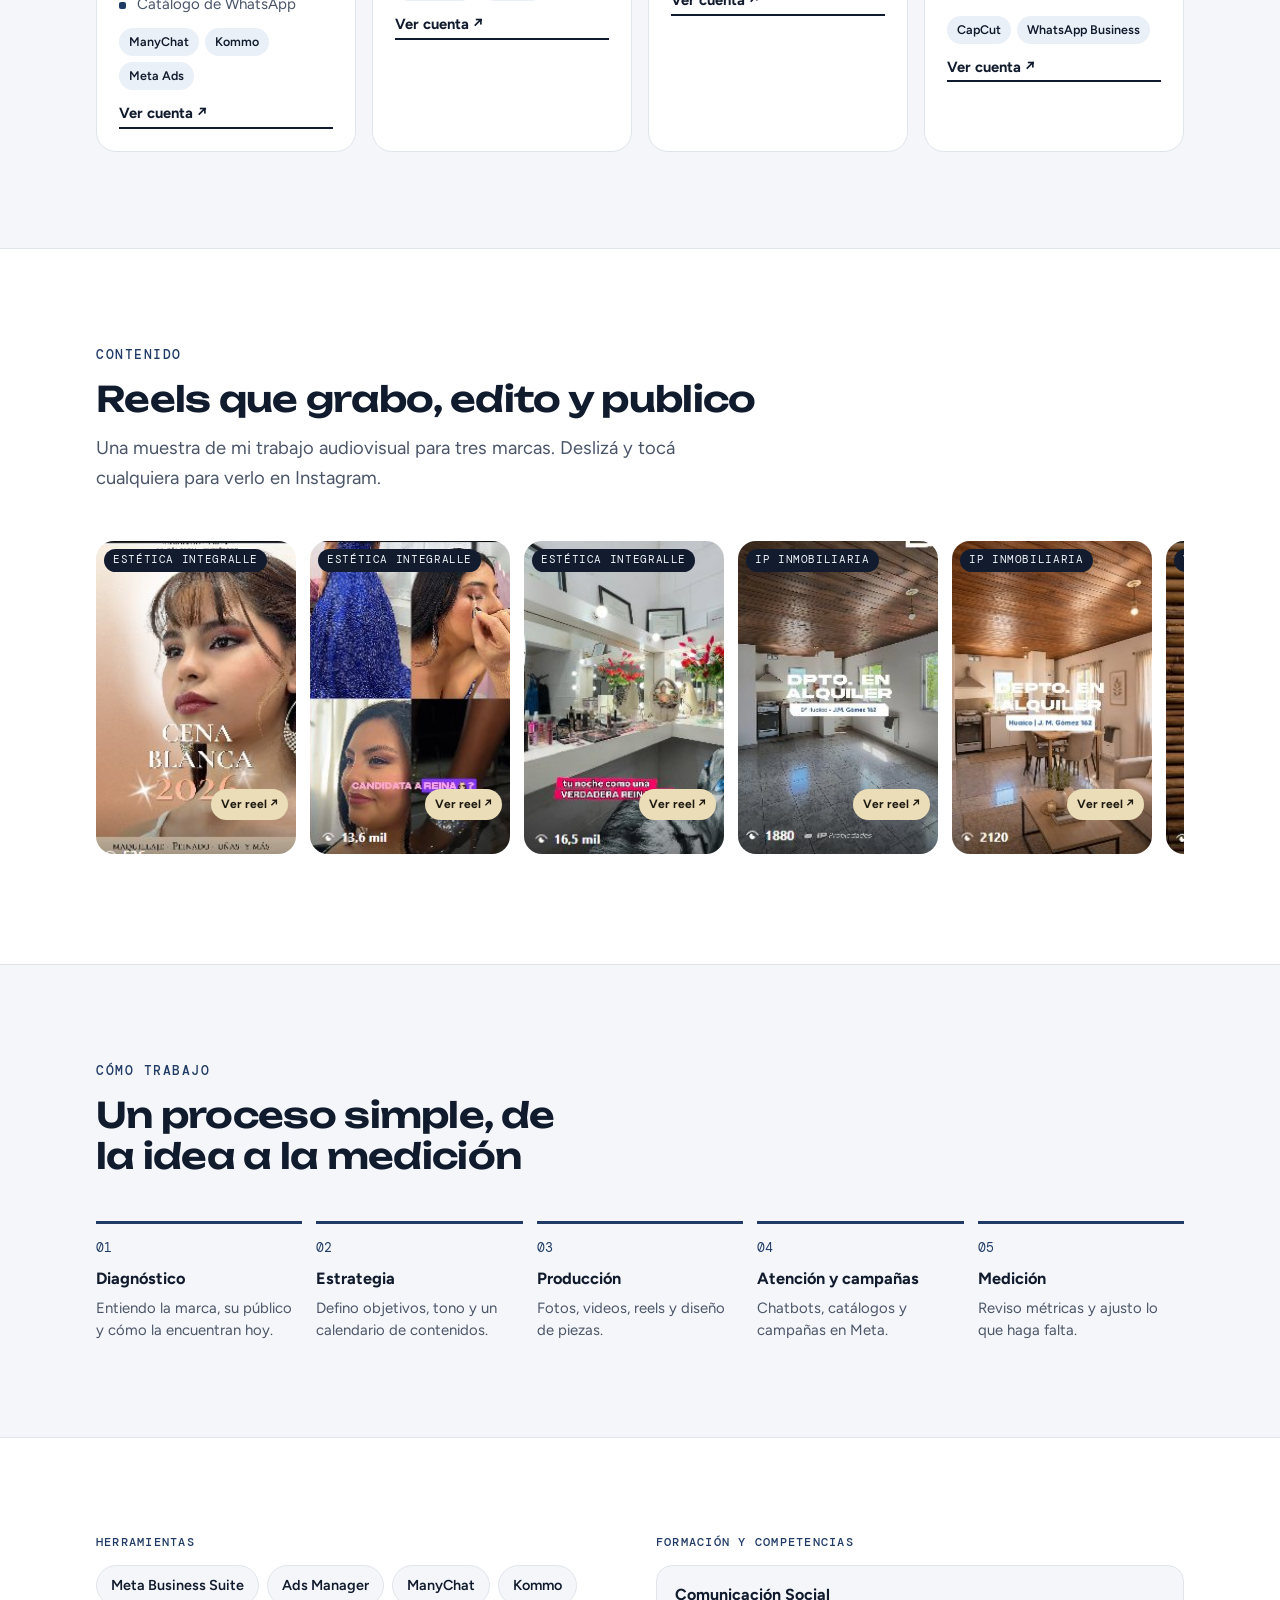
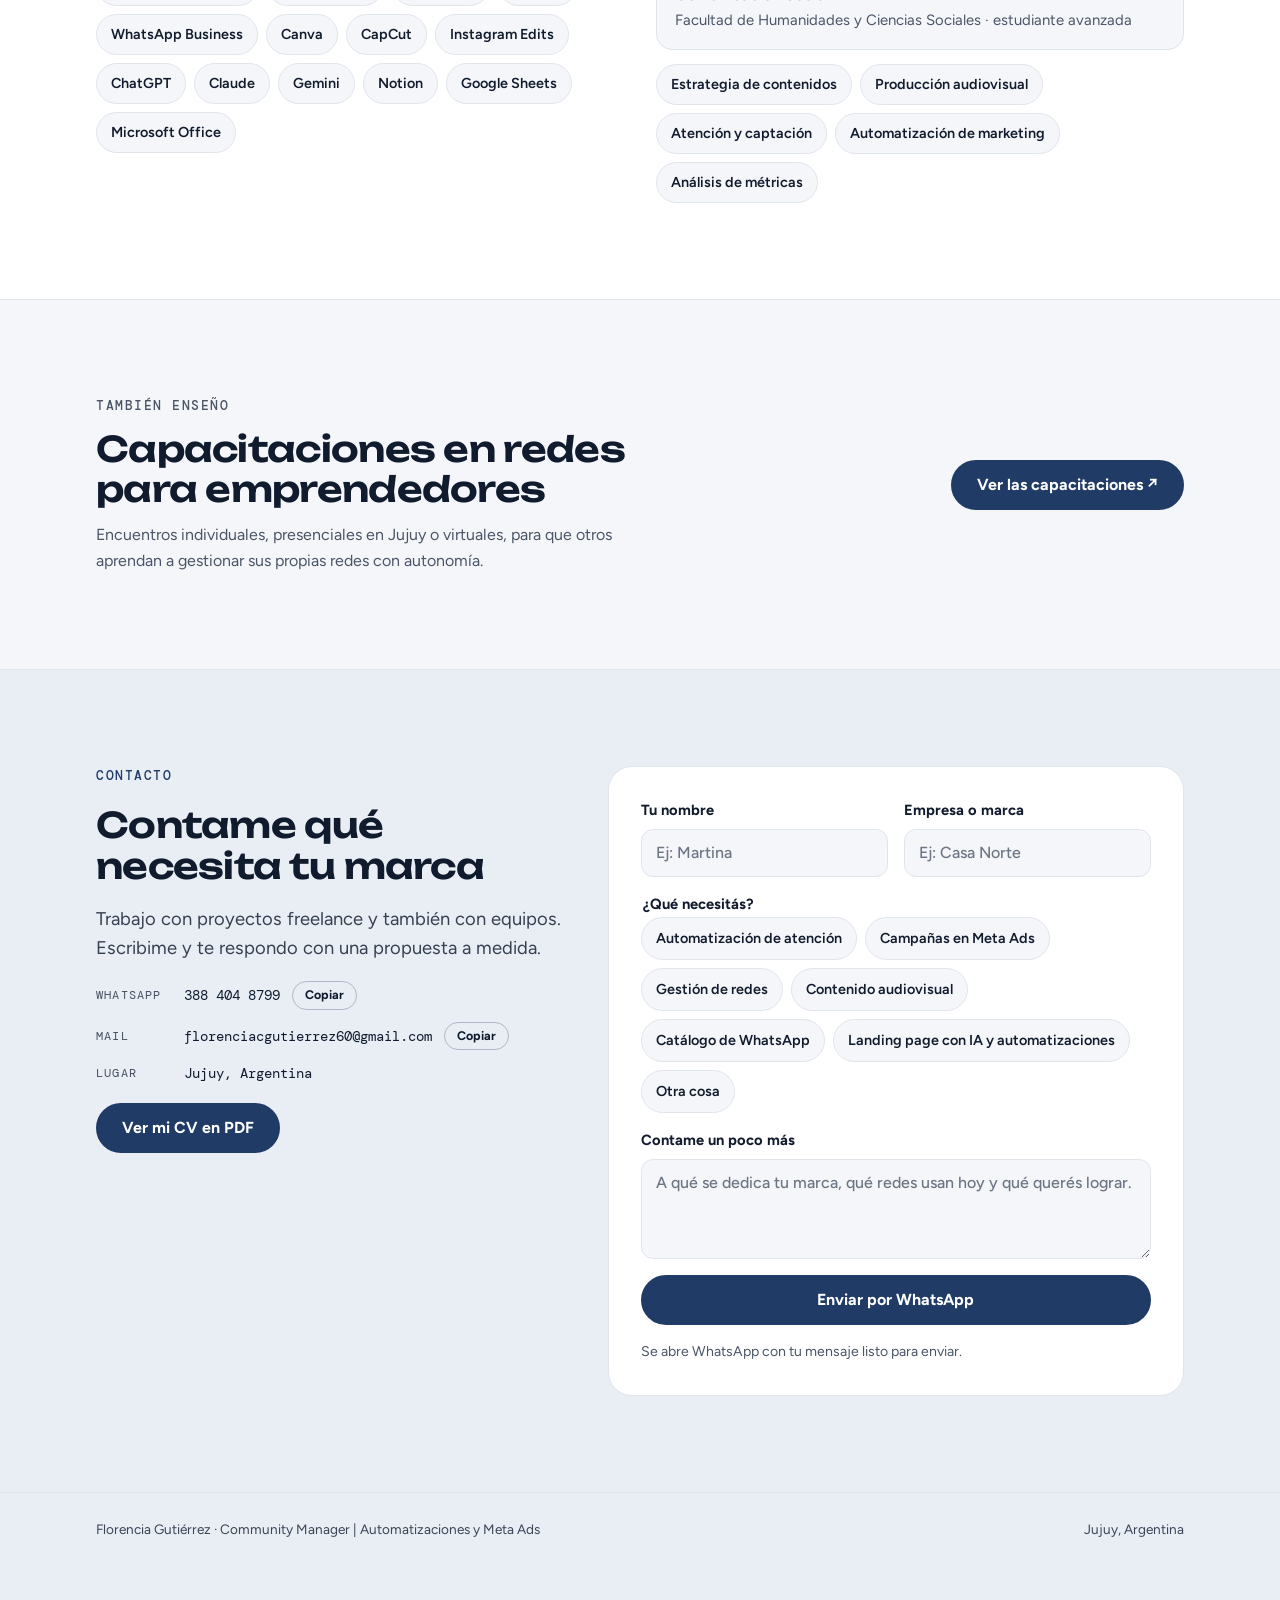
==== commit 42b663ec: "Presenta flujo vectorial y resultado del bot en WhatsApp" ====
--- a/index.html
+++ b/index.html
@@ -307,6 +307,7 @@
   .grp { flex-wrap: wrap; justify-content: center; white-space: normal; padding-right: 0; }
 }
 .pillars{grid-template-columns:repeat(2,minmax(0,1fr))}.p4{background:var(--soft);color:var(--soft-ink)}.web-benefits{display:grid;gap:10px;padding-left:20px}.web-route{display:flex;gap:12px;align-items:center;flex-wrap:wrap;padding:20px 0;font-size:.85rem}.web-demo{min-height:280px;align-content:center}.shot{height:auto;cursor:zoom-in}.shot:focus-visible{outline:3px solid var(--accent);outline-offset:5px}.capture-viewer{background:var(--bg);color:var(--ink);border:1px solid var(--line);border-radius:18px;padding:60px 20px 20px;width:min(960px,95vw);max-height:94vh;overflow:auto}.capture-viewer::backdrop{background:#07121de6}.capture-viewer img{display:block;width:auto;max-width:100%;height:auto;margin:auto}.capture-viewer button{position:sticky;top:0;display:block;margin:-45px 0 15px auto;border:0;border-radius:30px;background:var(--ink);color:var(--bg);padding:10px 18px;cursor:pointer}.capture-viewer p{font-size:.85rem;text-align:center;margin-top:15px}@media(max-width:700px){.pillars{grid-template-columns:1fr}.web-route{gap:8px}}
+.flow-result{display:grid;grid-template-columns:minmax(0,1.55fr) minmax(0,1fr);gap:24px;align-items:start}.flow-design,.flow-chat{border:1.5px solid var(--line);border-radius:24px;overflow:hidden;background:var(--surface);padding:24px;min-width:0}.example-head{display:grid;gap:12px;margin-bottom:22px}.example-head h3{font-size:clamp(1.2rem,2vw,1.6rem)}.example-head p,.example-note{color:var(--muted);font-size:.9rem}.vector-flow{display:block;border-radius:16px;overflow:hidden;background:#f4f7f9;border:1px solid var(--line)}.vector-flow img{display:block;width:100%;height:auto}.vector-flow span{display:block;text-align:center;font-size:.8rem;padding:12px;color:#17394b;font-weight:700;border-top:1px solid #d8e2e7}.flow-chat .result-photo{width:100%;max-width:330px;display:block;margin:0 auto;border-radius:18px;height:auto}.example-note{font-size:.75rem;margin:15px 0;line-height:1.6}.technical-flow{margin-top:28px;padding:18px 22px;border:1.5px solid var(--line);border-radius:18px;background:var(--surface)}.technical-flow>summary{cursor:pointer;font-weight:700}.technical-flow .sub-h{margin-top:24px}@media(max-width:820px){.flow-result{grid-template-columns:1fr}.flow-design,.flow-chat{padding:20px}.flow-chat .result-photo{max-width:360px}}
 </style>
 <style>
 html { -webkit-text-size-adjust: 100%; text-size-adjust: 100%; color-scheme: light; }
@@ -462,8 +463,8 @@
         </div>
       </div>
 
-      <div class="sub-h">
-        <h3>Así se ve un flujo por dentro</h3>
+<div class="sub-h"><p class="eyebrow">Del flujo a la conversación</p><h3>Así lo diseño. Así lo recibe tu cliente.</h3><p>Un recorrido organizado por dentro, una conversación simple por fuera.</p></div><div class="flow-result"><article class="flow-design"><div class="example-head"><span class="tag">01 / El recorrido</span><h3>La lógica detrás de cada respuesta</h3><p>Vista simplificada del flujo implementado: bienvenida, selección de consulta y orientación hacia el siguiente paso.</p></div><a href="assets/flujo-atencion.svg" target="_blank" rel="noopener" class="vector-flow"><img src="assets/flujo-atencion.svg" alt="Diagrama del recorrido de atención: bienvenida, menú de alquiler y venta, loteo o administración y siguiente paso" width="1000" height="740" loading="lazy"><span>Ver esquema completo ↗</span></a><p class="example-note">Esquema vectorial simplificado. El detalle completo está disponible debajo.</p></article><article class="flow-chat"><div class="example-head"><span class="tag">02 / La experiencia</span><h3>Lo que ve el cliente en WhatsApp</h3><p>Un saludo de bienvenida y opciones claras para continuar la consulta.</p></div><img class="shot result-photo" src="assets/whatsapp-demo-mejorada.png" alt="Demo del bot en un teléfono: bienvenida y menú de alquiler y venta, loteo y administración, con datos de marca ocultos" width="943" height="1700" loading="lazy"><p class="example-note">Fotografía de la demo con retoque visual mediante IA y datos ocultos.</p><a class="btn btn-primary" href="https://wa.me/5493884689089?text=Hola" target="_blank" rel="noopener">Probá la experiencia en WhatsApp ↗</a></article></div><details class="technical-flow"><summary>Ver captura técnica del flujo completo</summary>      <div class="sub-h">
+        <h3>Captura del flujo completo</h3>
         <p>Cada rama responde a un tipo de consulta y lleva a la información correcta o a un asesor.</p>
       </div>
       <figure class="ff" id="ff">
@@ -477,6 +478,7 @@
         </div>
         <p class="ff-foot">ManyChat · Deslizá para recorrer el flujo</p>
       </figure>
+</details>
     </div>
   </section>
 
